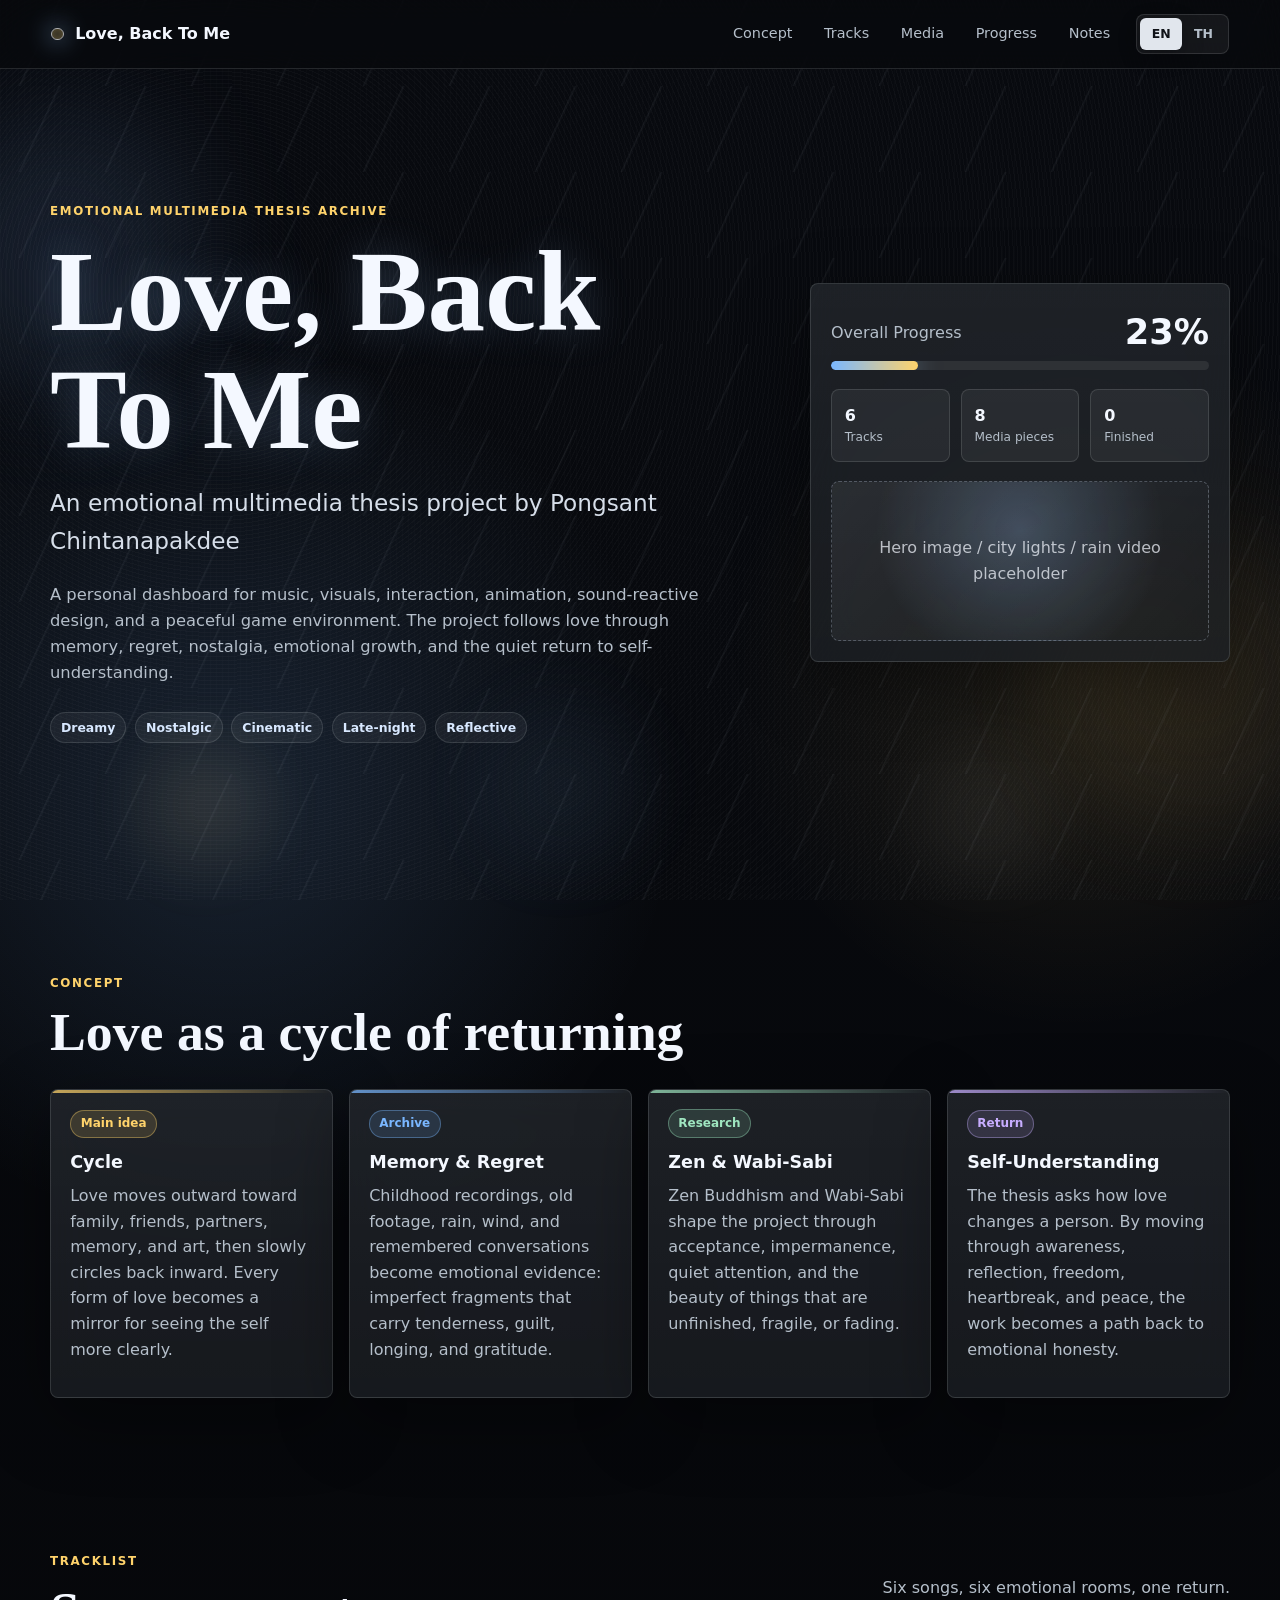
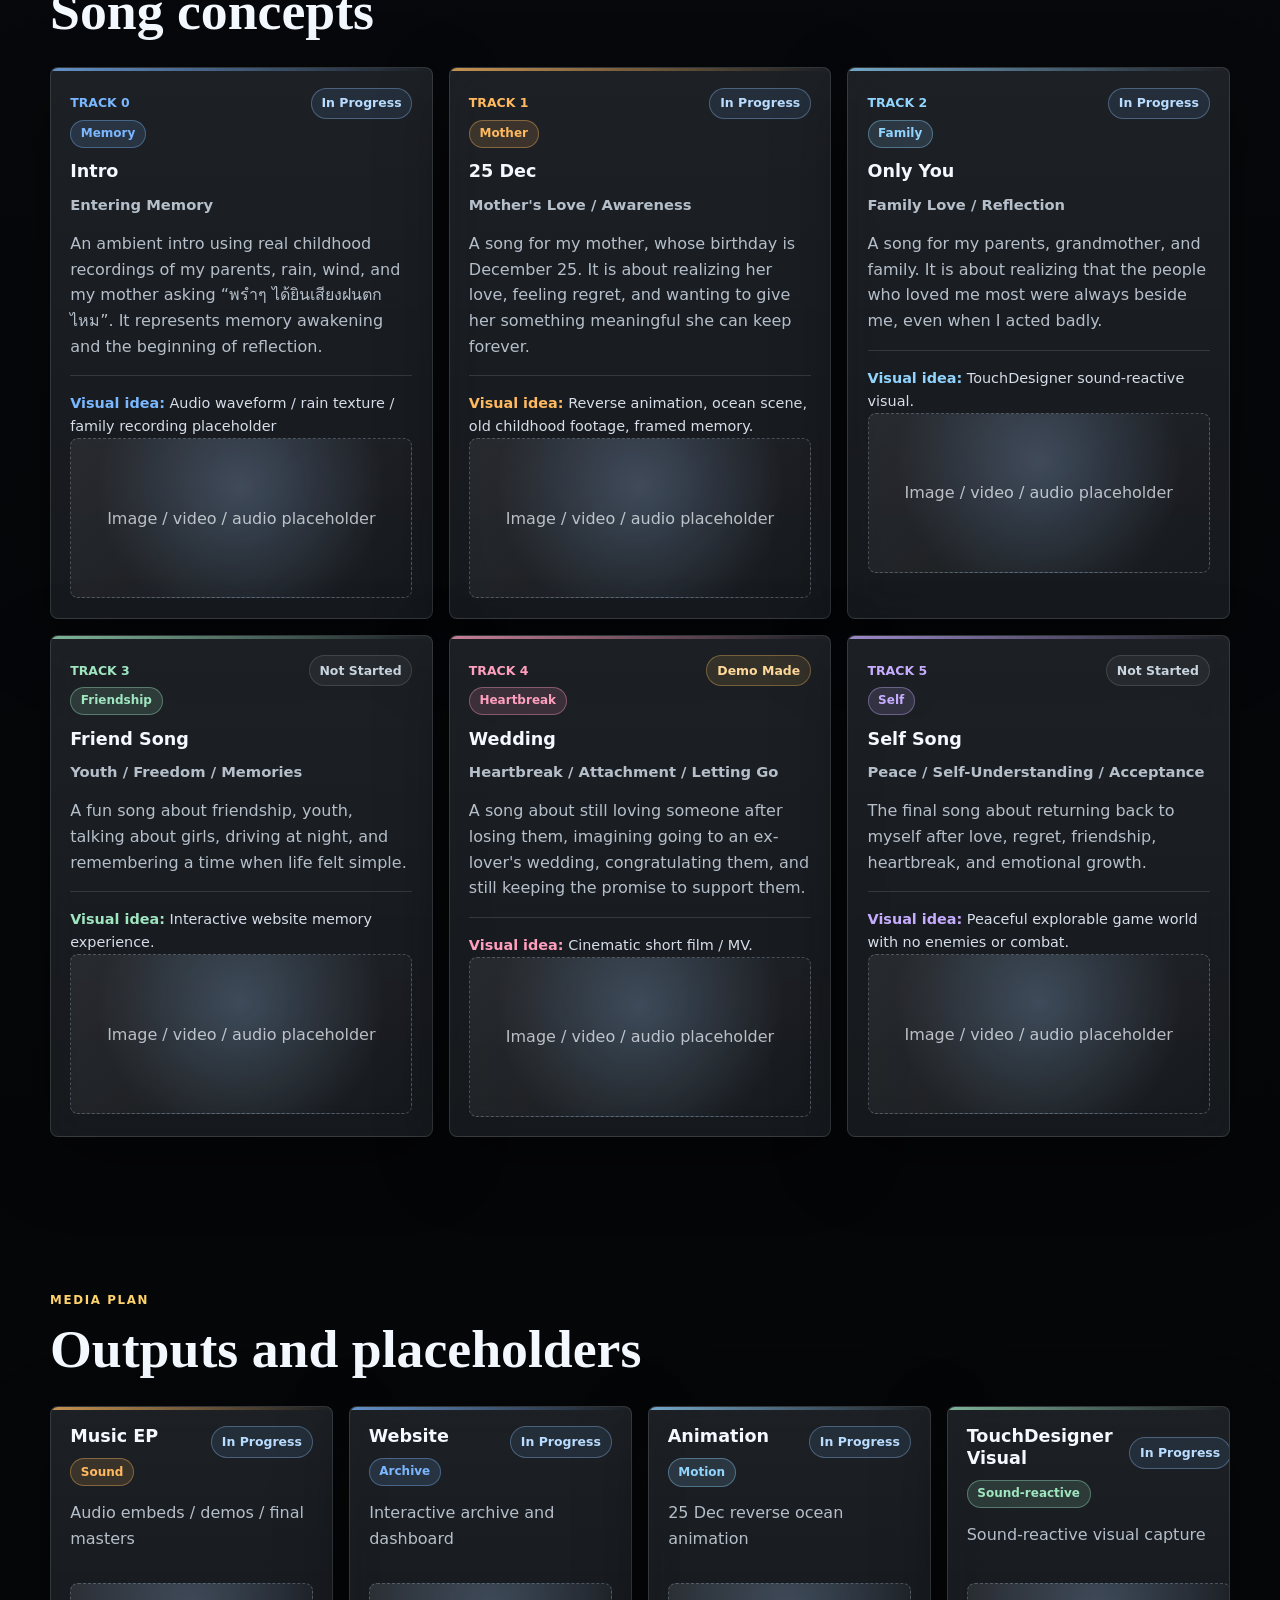
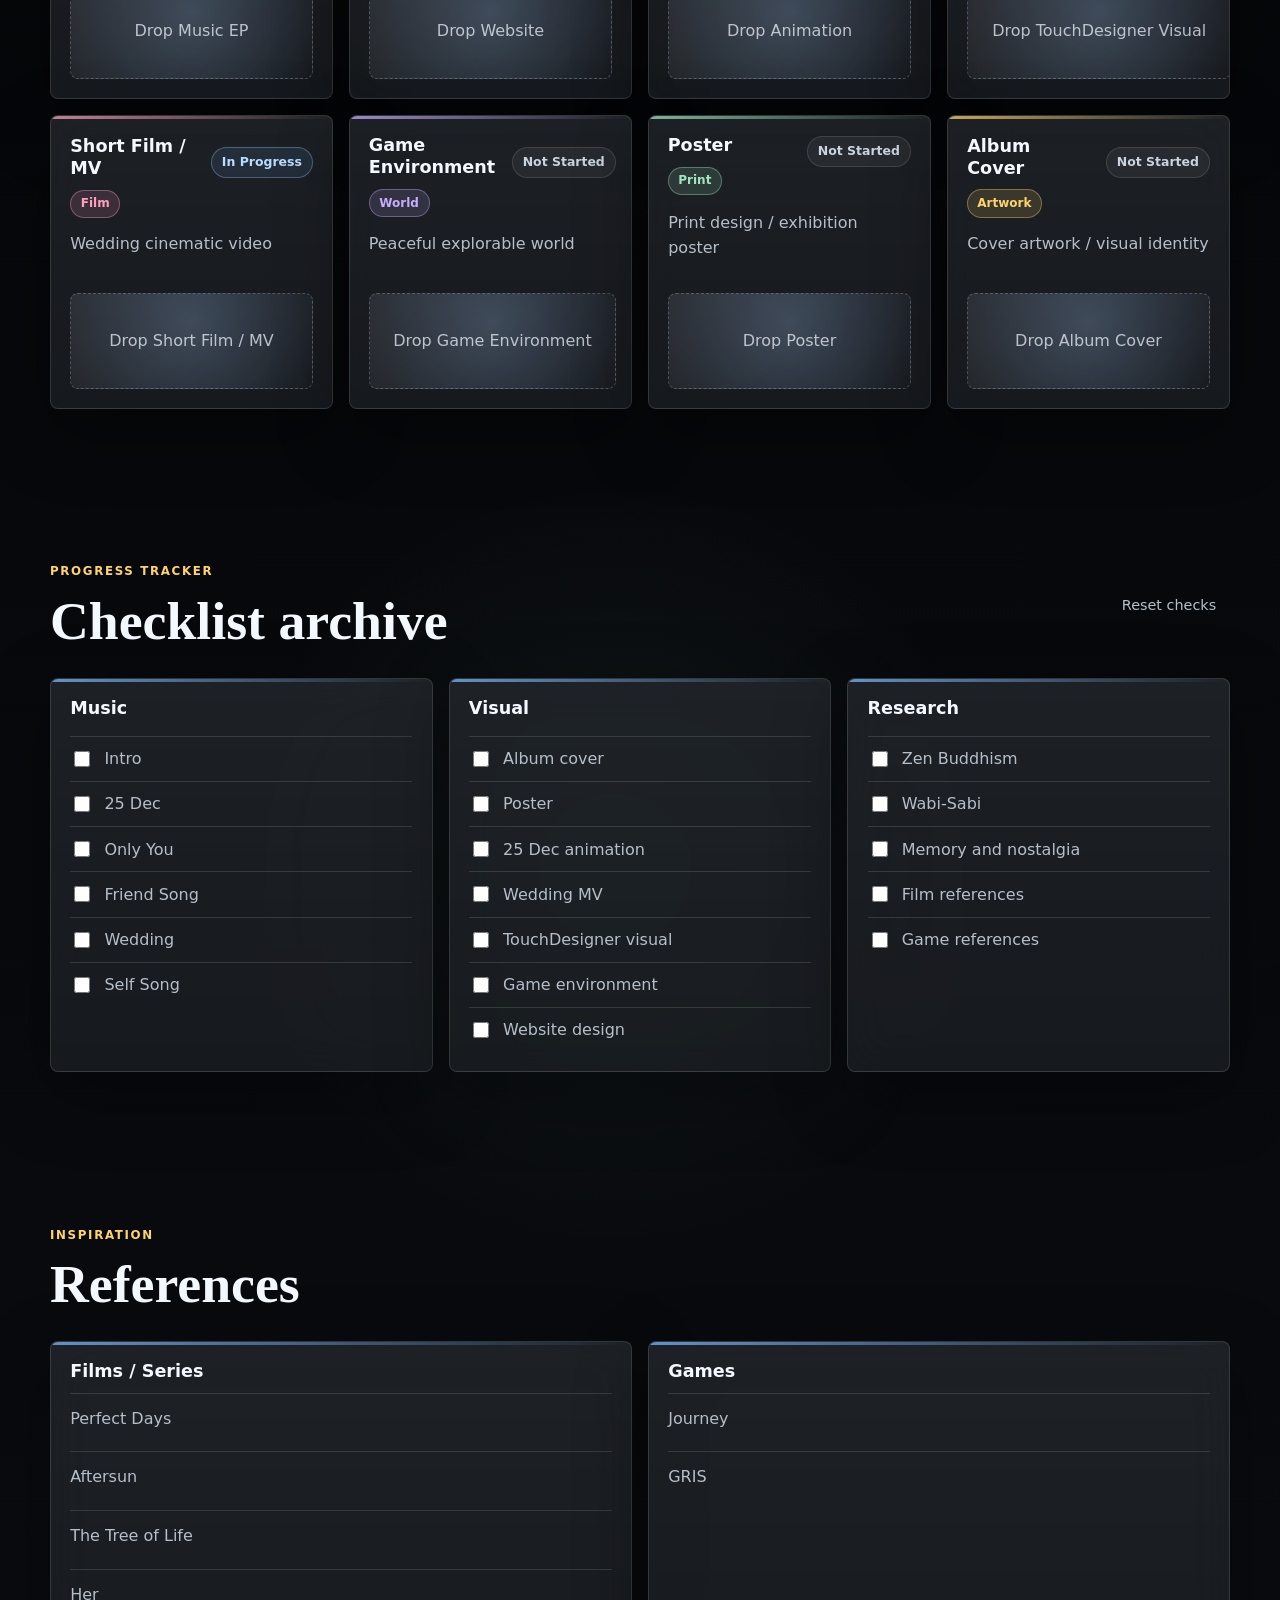
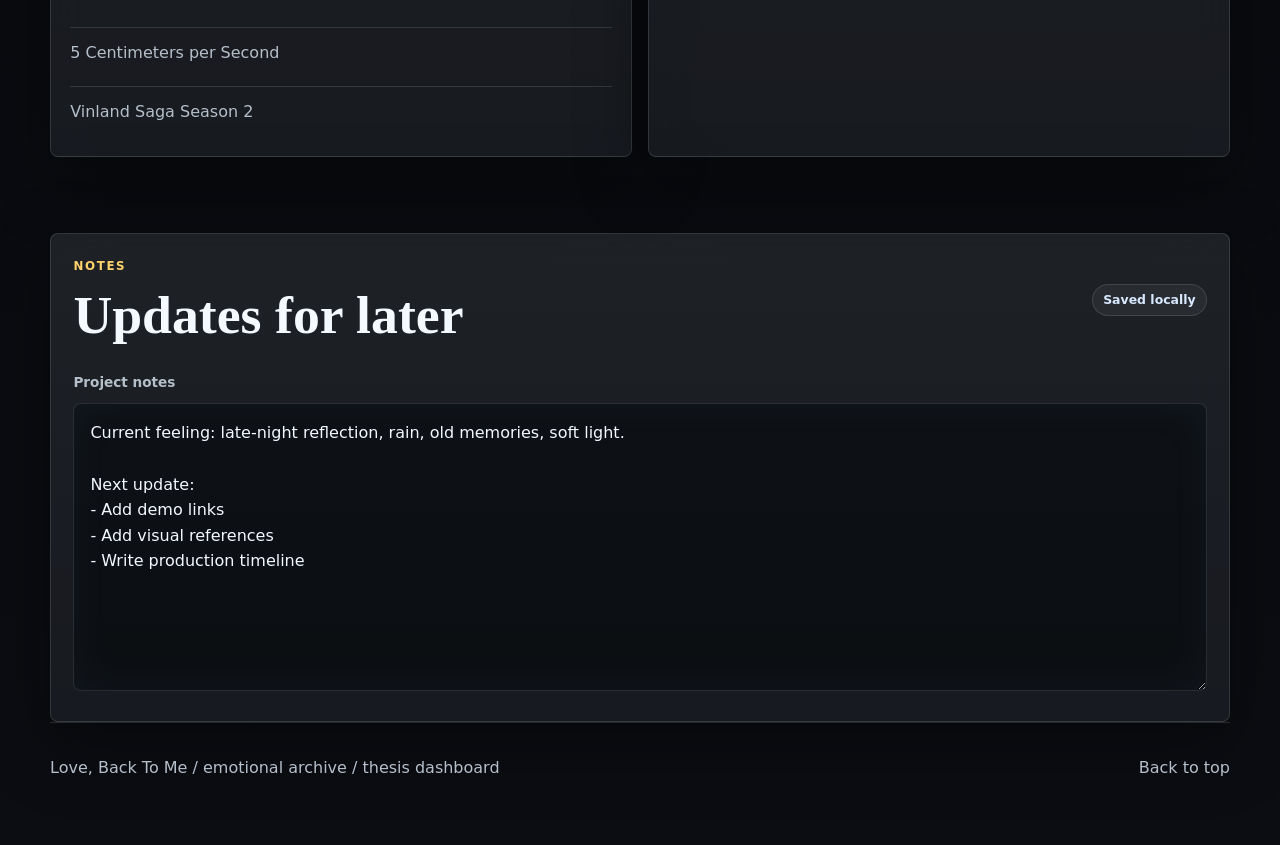
==== index.html @ 4bfe5c3c "n" ====
<!DOCTYPE html>
<html lang="en">
  <head>
    <meta charset="UTF-8" />
    <meta name="viewport" content="width=device-width, initial-scale=1.0" />
    <title>Love, Back To Me</title>
    <link rel="stylesheet" href="style.css" />
  </head>
  <body>
    <div class="ambient ambient-one"></div>
    <div class="ambient ambient-two"></div>
    <div class="rain-layer"></div>
    <div class="grain-layer"></div>

    <header class="site-header">
      <a class="brand" href="#home" aria-label="Love, Back To Me home">
        <span class="brand-mark"></span>
        Love, Back To Me
      </a>
      <div class="header-actions">
        <nav class="nav-links" aria-label="Primary navigation">
          <a href="#concept" data-i18n="navConcept">Concept</a>
          <a href="#tracks" data-i18n="navTracks">Tracks</a>
          <a href="#media" data-i18n="navMedia">Media</a>
          <a href="#progress" data-i18n="navProgress">Progress</a>
          <a href="#notes" data-i18n="navNotes">Notes</a>
        </nav>
        <div class="language-switch" aria-label="Language switch">
          <button class="language-button is-active" type="button" data-lang="en">EN</button>
          <button class="language-button" type="button" data-lang="th">TH</button>
        </div>
      </div>
    </header>

    <main>
      <section id="home" class="hero section fade-in">
        <div class="hero-copy">
          <p class="eyebrow" data-i18n="heroEyebrow">Emotional Multimedia Thesis Archive</p>
          <h1>Love, Back To Me</h1>
          <p class="subtitle" data-i18n="heroSubtitle">An emotional multimedia thesis project by Pongsant Chintanapakdee</p>
          <p class="hero-description" data-i18n="heroDescription">
            A personal archive for music, visuals, interaction, animation, sound-reactive design, and a peaceful game
            environment. The project follows love through memory, regret, nostalgia, emotional growth, and the quiet
            return to self-understanding.
          </p>
          <div id="keyword-row" class="keyword-row" aria-label="Mood keywords">
            <span>Dreamy</span>
            <span>Nostalgic</span>
            <span>Cinematic</span>
            <span>Late-night</span>
            <span>Reflective</span>
          </div>
        </div>

        <aside class="overview-panel" aria-label="Overall project progress">
          <div class="panel-header">
            <p data-i18n="overallProgress">Overall Progress</p>
            <strong id="overall-percent">0%</strong>
          </div>
          <div class="progress-track" aria-hidden="true">
            <span id="overall-progress"></span>
          </div>
          <div class="dashboard-stats">
            <div>
              <strong id="stat-tracks">6</strong>
              <span data-i18n="statTracks">Tracks</span>
            </div>
            <div>
              <strong id="stat-media">8</strong>
              <span data-i18n="statMedia">Media pieces</span>
            </div>
            <div>
              <strong id="stat-complete">0</strong>
              <span data-i18n="statFinished">Finished</span>
            </div>
          </div>
          <div class="media-placeholder hero-placeholder">
            <span data-i18n="heroPlaceholder">Hero image / city lights / rain video placeholder</span>
          </div>
        </aside>
      </section>

      <section id="concept" class="section fade-in">
        <div class="section-heading">
          <p class="eyebrow" data-i18n="conceptEyebrow">Concept</p>
          <h2 data-i18n="conceptTitle">Love as a cycle of returning</h2>
        </div>
        <div id="concept-grid" class="concept-grid"></div>
      </section>

      <section id="tracks" class="section fade-in">
        <div class="section-heading split-heading">
          <div>
            <p class="eyebrow" data-i18n="tracksEyebrow">Tracklist</p>
            <h2 data-i18n="tracksTitle">Song concepts</h2>
          </div>
          <p class="section-note" data-i18n="tracksNote">Six songs, six emotional rooms, one return.</p>
        </div>
        <div id="track-grid" class="track-grid"></div>
      </section>

      <section id="media" class="section fade-in">
        <div class="section-heading">
          <p class="eyebrow" data-i18n="mediaEyebrow">Media Plan</p>
          <h2 data-i18n="mediaTitle">Outputs and placeholders</h2>
        </div>
        <div id="media-grid" class="media-grid"></div>
      </section>

      <section id="progress" class="section fade-in">
        <div class="section-heading split-heading">
          <div>
            <p class="eyebrow" data-i18n="progressEyebrow">Progress Tracker</p>
            <h2 data-i18n="progressTitle">Checklist archive</h2>
          </div>
          <button id="reset-checklist" class="ghost-button" type="button" data-i18n="resetChecks">Reset checks</button>
        </div>
        <div id="checklist-grid" class="checklist-grid"></div>
      </section>

      <section id="references" class="section fade-in">
        <div class="section-heading">
          <p class="eyebrow" data-i18n="referencesEyebrow">Inspiration</p>
          <h2 data-i18n="referencesTitle">References</h2>
        </div>
        <div class="reference-grid">
          <article class="reference-column">
            <h3 data-i18n="filmsTitle">Films / Series</h3>
            <ul id="film-list"></ul>
          </article>
          <article class="reference-column">
            <h3 data-i18n="gamesTitle">Games</h3>
            <ul id="game-list"></ul>
          </article>
        </div>
      </section>

      <section id="notes" class="section fade-in notes-section">
        <div class="section-heading split-heading">
          <div>
            <p class="eyebrow" data-i18n="notesEyebrow">Notes</p>
            <h2 data-i18n="notesTitle">Updates for later</h2>
          </div>
          <span class="save-state" id="save-state" data-i18n="savedLocally">Saved locally</span>
        </div>
        <label class="notes-label" for="notes-area" data-i18n="notesLabel">Project notes</label>
        <textarea
          id="notes-area"
          spellcheck="true"
          placeholder="Write thesis updates, production notes, emotional fragments, deadlines, references, or song ideas here..."
        ></textarea>
      </section>
    </main>

    <footer class="site-footer">
      <p data-i18n="footerText">Love, Back To Me / emotional archive / thesis dashboard</p>
      <a href="#home" data-i18n="backToTop">Back to top</a>
    </footer>

    <script src="script.js"></script>
  </body>
</html>
---- style.css ----
:root {
  --bg: #050608;
  --bg-soft: #101318;
  --panel: rgba(22, 25, 31, 0.76);
  --panel-strong: rgba(28, 31, 38, 0.9);
  --line: rgba(235, 241, 248, 0.13);
  --text: #f4f8ff;
  --muted: #b5bfca;
  --soft: #d8e8ff;
  --blue: #7ab7ff;
  --silver: #d6dee9;
  --gold: #ffd36b;
  --warm: #ffb95f;
  --pink: #ff9fbe;
  --green: #9fe6c0;
  --violet: #c7adff;
  --shadow: 0 22px 70px rgba(0, 0, 0, 0.38);
  --radius: 8px;
}

* {
  box-sizing: border-box;
}

html {
  scroll-behavior: smooth;
}

html[lang="th"] body {
  font-family: ui-sans-serif, system-ui, -apple-system, BlinkMacSystemFont, "Segoe UI", Tahoma, sans-serif;
}

html[lang="th"] h1,
html[lang="th"] h2 {
  font-family: Georgia, "Times New Roman", ui-serif, serif;
}

html[lang="th"] p,
html[lang="th"] li,
html[lang="th"] textarea {
  line-height: 1.78;
}

body {
  margin: 0;
  min-height: 100vh;
  color: var(--text);
  background:
    radial-gradient(circle at 18% 14%, rgba(122, 183, 255, 0.15), transparent 28rem),
    radial-gradient(circle at 84% 12%, rgba(255, 211, 107, 0.1), transparent 22rem),
    radial-gradient(circle at 48% 72%, rgba(159, 230, 192, 0.07), transparent 24rem),
    linear-gradient(180deg, #080a0f 0%, #050608 50%, #0b0d12 100%);
  font-family: Inter, ui-sans-serif, system-ui, -apple-system, BlinkMacSystemFont, "Segoe UI", sans-serif;
  line-height: 1.6;
  overflow-x: hidden;
}

body::before {
  position: fixed;
  inset: auto 0 0;
  height: 42vh;
  pointer-events: none;
  content: "";
  background:
    radial-gradient(circle at 16% 75%, rgba(255, 222, 146, 0.3), transparent 6rem),
    radial-gradient(circle at 44% 70%, rgba(116, 167, 224, 0.2), transparent 8rem),
    radial-gradient(circle at 77% 78%, rgba(246, 245, 232, 0.16), transparent 7rem);
  filter: blur(26px);
  opacity: 0.42;
}

a {
  color: inherit;
  text-decoration: none;
}

.ambient,
.grain-layer,
.rain-layer {
  position: fixed;
  pointer-events: none;
}

.ambient {
  width: 18rem;
  height: 18rem;
  border-radius: 999px;
  filter: blur(58px);
  opacity: 0.36;
  animation: drift 14s ease-in-out infinite alternate;
}

.ambient-one {
  top: 12vh;
  left: -5rem;
  background: rgba(132, 184, 255, 0.32);
}

.ambient-two {
  right: -4rem;
  bottom: 8vh;
  background: rgba(244, 194, 101, 0.2);
  animation-delay: -5s;
}

.rain-layer {
  inset: 0;
  opacity: 0.15;
  background-image: linear-gradient(115deg, transparent 0 46%, rgba(230, 242, 255, 0.36) 47%, transparent 49% 100%);
  background-size: 86px 86px;
  animation: rain 12s linear infinite;
}

.grain-layer {
  inset: 0;
  opacity: 0.11;
  background-image:
    repeating-radial-gradient(circle at 17% 32%, rgba(255, 255, 255, 0.2) 0 1px, transparent 1px 4px),
    repeating-linear-gradient(90deg, rgba(255, 255, 255, 0.08) 0 1px, transparent 1px 6px);
  mix-blend-mode: screen;
}

.site-header {
  position: sticky;
  z-index: 10;
  top: 0;
  display: flex;
  align-items: center;
  justify-content: space-between;
  gap: 1rem;
  padding: 0.8rem clamp(1rem, 4vw, 4rem);
  border-bottom: 1px solid var(--line);
  background: rgba(8, 9, 12, 0.72);
  backdrop-filter: blur(22px) saturate(140%);
}

.brand {
  display: inline-flex;
  align-items: center;
  gap: 0.7rem;
  min-width: max-content;
  font-weight: 700;
  letter-spacing: 0;
}

.brand-mark {
  width: 0.8rem;
  height: 0.8rem;
  border: 1px solid rgba(255, 255, 255, 0.68);
  border-radius: 50%;
  box-shadow: 0 0 24px rgba(155, 200, 255, 0.86), inset 0 0 10px rgba(244, 210, 124, 0.44);
}

.nav-links {
  display: flex;
  flex-wrap: wrap;
  justify-content: flex-end;
  gap: 0.25rem;
}

.header-actions {
  display: flex;
  align-items: center;
  justify-content: flex-end;
  gap: 0.75rem;
}

.nav-links a,
.ghost-button {
  min-height: 2.25rem;
  padding: 0.54rem 0.8rem;
  border: 1px solid transparent;
  border-radius: var(--radius);
  color: var(--muted);
  font: inherit;
  font-size: 0.9rem;
  background: transparent;
  transition: color 180ms ease, border-color 180ms ease, background 180ms ease;
}

.language-switch {
  display: grid;
  grid-template-columns: 1fr 1fr;
  min-width: 5.8rem;
  padding: 0.2rem;
  border: 1px solid var(--line);
  border-radius: var(--radius);
  background: rgba(255, 255, 255, 0.06);
}

.language-button {
  min-height: 2rem;
  border: 0;
  border-radius: 6px;
  color: var(--muted);
  background: transparent;
  font: inherit;
  font-size: 0.78rem;
  font-weight: 800;
  cursor: pointer;
}

.language-button.is-active {
  color: #101318;
  background: rgba(244, 248, 255, 0.92);
  box-shadow: 0 6px 22px rgba(0, 0, 0, 0.22);
}

.nav-links a:hover,
.ghost-button:hover {
  color: var(--text);
  border-color: var(--line);
  background: rgba(255, 255, 255, 0.06);
}

main {
  position: relative;
  z-index: 1;
}

.section {
  width: min(1180px, calc(100% - 2rem));
  margin: 0 auto;
  padding: 4.8rem 0;
}

.hero {
  min-height: calc(100vh - 4.5rem);
  display: grid;
  grid-template-columns: minmax(0, 1fr) minmax(300px, 420px);
  align-items: center;
  gap: clamp(2rem, 5vw, 4.5rem);
  padding-top: 3.5rem;
}

.eyebrow {
  margin: 0 0 0.8rem;
  color: var(--gold);
  font-size: 0.74rem;
  font-weight: 700;
  letter-spacing: 0.14em;
  text-transform: uppercase;
}

h1,
h2,
h3,
p {
  margin-top: 0;
}

h1,
h2 {
  font-family: Georgia, "Times New Roman", serif;
  line-height: 1.02;
  letter-spacing: 0;
}

h1 {
  max-width: 10ch;
  margin-bottom: 1rem;
  font-size: clamp(4rem, 9vw, 8.5rem);
  text-shadow: 0 0 42px rgba(155, 200, 255, 0.22);
}

h2 {
  margin-bottom: 0;
  font-size: clamp(2.1rem, 4.2vw, 4.2rem);
}

h3 {
  margin-bottom: 0.6rem;
  font-size: 1.1rem;
  line-height: 1.25;
}

.subtitle {
  max-width: 46rem;
  color: var(--silver);
  font-size: clamp(1.1rem, 2vw, 1.45rem);
}

.hero-description,
.section-note,
.concept-card p,
.track-card p,
.media-card p {
  color: var(--muted);
}

.hero-description {
  max-width: 42rem;
  margin-bottom: 1.6rem;
  font-size: 1.02rem;
}

.keyword-row {
  display: flex;
  flex-wrap: wrap;
  gap: 0.55rem;
}

.keyword-row span,
.status,
.save-state {
  display: inline-flex;
  align-items: center;
  min-height: 1.9rem;
  padding: 0.3rem 0.62rem;
  border: 1px solid var(--line);
  border-radius: 999px;
  color: var(--soft);
  background: rgba(255, 255, 255, 0.05);
  font-size: 0.78rem;
  font-weight: 700;
}

.overview-panel,
.concept-card,
.track-card,
.media-card,
.reference-column,
.checklist-column,
.notes-section {
  border: 1px solid var(--line);
  border-radius: var(--radius);
  background:
    linear-gradient(180deg, rgba(255, 255, 255, 0.05), rgba(255, 255, 255, 0.02)),
    var(--panel);
  box-shadow: var(--shadow);
  backdrop-filter: blur(22px) saturate(125%);
}

.overview-panel {
  padding: 1.25rem;
}

.panel-header,
.split-heading,
.card-top,
.check-item {
  display: flex;
  align-items: center;
  justify-content: space-between;
  gap: 1rem;
}

.panel-header p {
  margin-bottom: 0;
  color: var(--muted);
}

.panel-header strong {
  font-size: 2.2rem;
}

.progress-track {
  height: 0.58rem;
  overflow: hidden;
  border-radius: 999px;
  background: rgba(255, 255, 255, 0.08);
}

.progress-track span {
  display: block;
  width: 0%;
  height: 100%;
  border-radius: inherit;
  background: linear-gradient(90deg, var(--blue), var(--gold));
  box-shadow: 0 0 24px rgba(155, 200, 255, 0.58);
  transition: width 900ms ease;
}

.dashboard-stats {
  display: grid;
  grid-template-columns: repeat(3, 1fr);
  gap: 0.7rem;
  margin: 1.2rem 0;
}

.dashboard-stats div {
  min-width: 0;
  padding: 0.8rem;
  border: 1px solid var(--line);
  border-radius: var(--radius);
  background: rgba(255, 255, 255, 0.055);
}

.dashboard-stats strong,
.dashboard-stats span {
  display: block;
}

.dashboard-stats span {
  color: var(--muted);
  font-size: 0.76rem;
}

.media-placeholder {
  min-height: 10rem;
  display: grid;
  place-items: center;
  padding: 1rem;
  border: 1px dashed rgba(216, 232, 255, 0.26);
  border-radius: var(--radius);
  color: rgba(244, 248, 255, 0.72);
  text-align: center;
  background:
    linear-gradient(135deg, rgba(255, 255, 255, 0.07), transparent),
    radial-gradient(circle at 50% 30%, rgba(155, 200, 255, 0.24), transparent 9rem);
}

.section-heading {
  margin-bottom: 1.8rem;
}

.concept-grid,
.media-grid,
.checklist-grid,
.reference-grid {
  display: grid;
  grid-template-columns: repeat(4, minmax(0, 1fr));
  gap: 1rem;
}

.concept-card,
.track-card,
.media-card,
.reference-column,
.checklist-column {
  padding: 1.2rem;
}

.track-grid {
  display: grid;
  grid-template-columns: repeat(3, minmax(0, 1fr));
  gap: 1rem;
}

.track-card {
  position: relative;
  overflow: hidden;
}

.track-card::before,
.concept-card::before,
.media-card::before,
.checklist-column::before,
.reference-column::before {
  position: absolute;
  inset: 0 0 auto;
  height: 3px;
  content: "";
  background: linear-gradient(90deg, var(--accent, var(--blue)), transparent);
  opacity: 0.75;
}

.concept-card,
.media-card,
.checklist-column,
.reference-column {
  position: relative;
  overflow: hidden;
}

.track-number {
  color: var(--accent, var(--gold));
  font-size: 0.78rem;
  font-weight: 800;
  text-transform: uppercase;
}

.theme {
  color: var(--soft);
  font-size: 0.92rem;
  font-weight: 700;
}

.topic-tag,
.topic-pill {
  display: inline-flex;
  align-items: center;
  width: fit-content;
  min-height: 1.75rem;
  margin-bottom: 0.85rem;
  padding: 0.22rem 0.6rem;
  border: 1px solid color-mix(in srgb, var(--accent, var(--blue)) 38%, transparent);
  border-radius: 999px;
  color: var(--accent, var(--blue));
  background: color-mix(in srgb, var(--accent, var(--blue)) 14%, transparent);
  font-size: 0.75rem;
  font-weight: 800;
}

.visual-idea {
  margin-top: 1rem;
  padding-top: 1rem;
  border-top: 1px solid var(--line);
  color: var(--silver);
  font-size: 0.9rem;
}

.visual-idea strong {
  color: var(--accent, var(--gold));
}

.status {
  white-space: nowrap;
}

.status.not-started {
  color: #c8d4df;
}

.status.in-progress {
  color: #b9dcff;
  border-color: rgba(155, 200, 255, 0.34);
  background: rgba(87, 146, 210, 0.13);
}

.status.demo-made {
  color: #ffd99b;
  border-color: rgba(232, 183, 93, 0.36);
  background: rgba(232, 183, 93, 0.12);
}

.status.finished {
  color: #ffe8a8;
  border-color: rgba(244, 210, 124, 0.35);
  background: rgba(244, 210, 124, 0.12);
}

.topic-cycle {
  --accent: var(--gold);
}

.topic-memory {
  --accent: var(--blue);
}

.topic-zen {
  --accent: var(--green);
}

.topic-self {
  --accent: var(--violet);
}

.topic-mother {
  --accent: var(--warm);
}

.topic-family {
  --accent: #91d5ff;
}

.topic-friend {
  --accent: var(--green);
}

.topic-heartbreak {
  --accent: var(--pink);
}

.media-card {
  display: grid;
  min-height: 15rem;
  align-content: space-between;
  gap: 1rem;
}

.media-card .media-placeholder {
  min-height: 6rem;
}

.checklist-grid {
  grid-template-columns: repeat(3, minmax(0, 1fr));
}

.checklist-column h3 {
  margin-bottom: 1rem;
}

.check-item {
  min-height: 2.7rem;
  padding: 0.58rem 0;
  border-top: 1px solid var(--line);
  color: var(--muted);
}

.check-item label {
  display: flex;
  align-items: center;
  gap: 0.7rem;
  cursor: pointer;
}

.check-item input {
  width: 1rem;
  height: 1rem;
  accent-color: var(--gold);
}

.check-item input:checked + span {
  color: var(--text);
  text-decoration: line-through;
  text-decoration-color: rgba(244, 210, 124, 0.7);
}

.reference-grid {
  grid-template-columns: 1fr 1fr;
}

.reference-column ul {
  display: grid;
  gap: 0.5rem;
  margin: 0;
  padding: 0;
  list-style: none;
}

.reference-column li {
  padding: 0.75rem 0;
  border-top: 1px solid var(--line);
  color: var(--muted);
}

.notes-section {
  padding: 1.4rem;
}

.notes-label {
  display: block;
  margin-bottom: 0.6rem;
  color: var(--muted);
  font-size: 0.85rem;
  font-weight: 700;
}

textarea {
  width: 100%;
  min-height: 18rem;
  resize: vertical;
  padding: 1rem;
  border: 1px solid var(--line);
  border-radius: var(--radius);
  color: var(--text);
  background: rgba(4, 7, 11, 0.58);
  box-shadow: inset 0 0 42px rgba(155, 200, 255, 0.05);
  font: inherit;
  outline: none;
}

textarea:focus {
  border-color: rgba(155, 200, 255, 0.5);
}

.site-footer {
  position: relative;
  z-index: 1;
  display: flex;
  justify-content: space-between;
  gap: 1rem;
  width: min(1180px, calc(100% - 2rem));
  margin: 0 auto;
  padding: 2rem 0 3rem;
  border-top: 1px solid var(--line);
  color: var(--muted);
}

.fade-in {
  opacity: 0;
  transform: translateY(22px);
  transition: opacity 700ms ease, transform 700ms ease;
}

.fade-in.is-visible {
  opacity: 1;
  transform: translateY(0);
}

@keyframes drift {
  from {
    transform: translate3d(0, 0, 0) scale(1);
  }

  to {
    transform: translate3d(2rem, -1.5rem, 0) scale(1.08);
  }
}

@keyframes rain {
  from {
    background-position: 0 0;
  }

  to {
    background-position: 0 520px;
  }
}

@media (max-width: 960px) {
  .site-header {
    align-items: flex-start;
    flex-direction: column;
  }

  .header-actions {
    width: 100%;
    align-items: flex-start;
    justify-content: space-between;
  }

  .nav-links {
    justify-content: flex-start;
  }

  .hero,
  .track-grid,
  .concept-grid,
  .media-grid,
  .checklist-grid {
    grid-template-columns: 1fr 1fr;
  }

  .hero {
    min-height: auto;
  }

  .hero-copy,
  .overview-panel {
    grid-column: 1 / -1;
  }
}

@media (max-width: 640px) {
  .site-header {
    position: relative;
  }

  .section {
    width: min(100% - 1rem, 1180px);
    padding: 4rem 0;
  }

  .hero,
  .track-grid,
  .concept-grid,
  .media-grid,
  .checklist-grid,
  .reference-grid,
  .dashboard-stats {
    grid-template-columns: 1fr;
  }

  h1 {
    font-size: clamp(3.2rem, 16vw, 5rem);
  }

  .split-heading,
  .site-footer,
  .header-actions {
    align-items: flex-start;
    flex-direction: column;
  }

  .language-switch {
    width: 100%;
  }

  .nav-links a {
    padding-inline: 0.62rem;
  }
}

@media (prefers-reduced-motion: reduce) {
  *,
  *::before,
  *::after {
    scroll-behavior: auto !important;
    animation-duration: 0.01ms !important;
    animation-iteration-count: 1 !important;
    transition-duration: 0.01ms !important;
  }
}
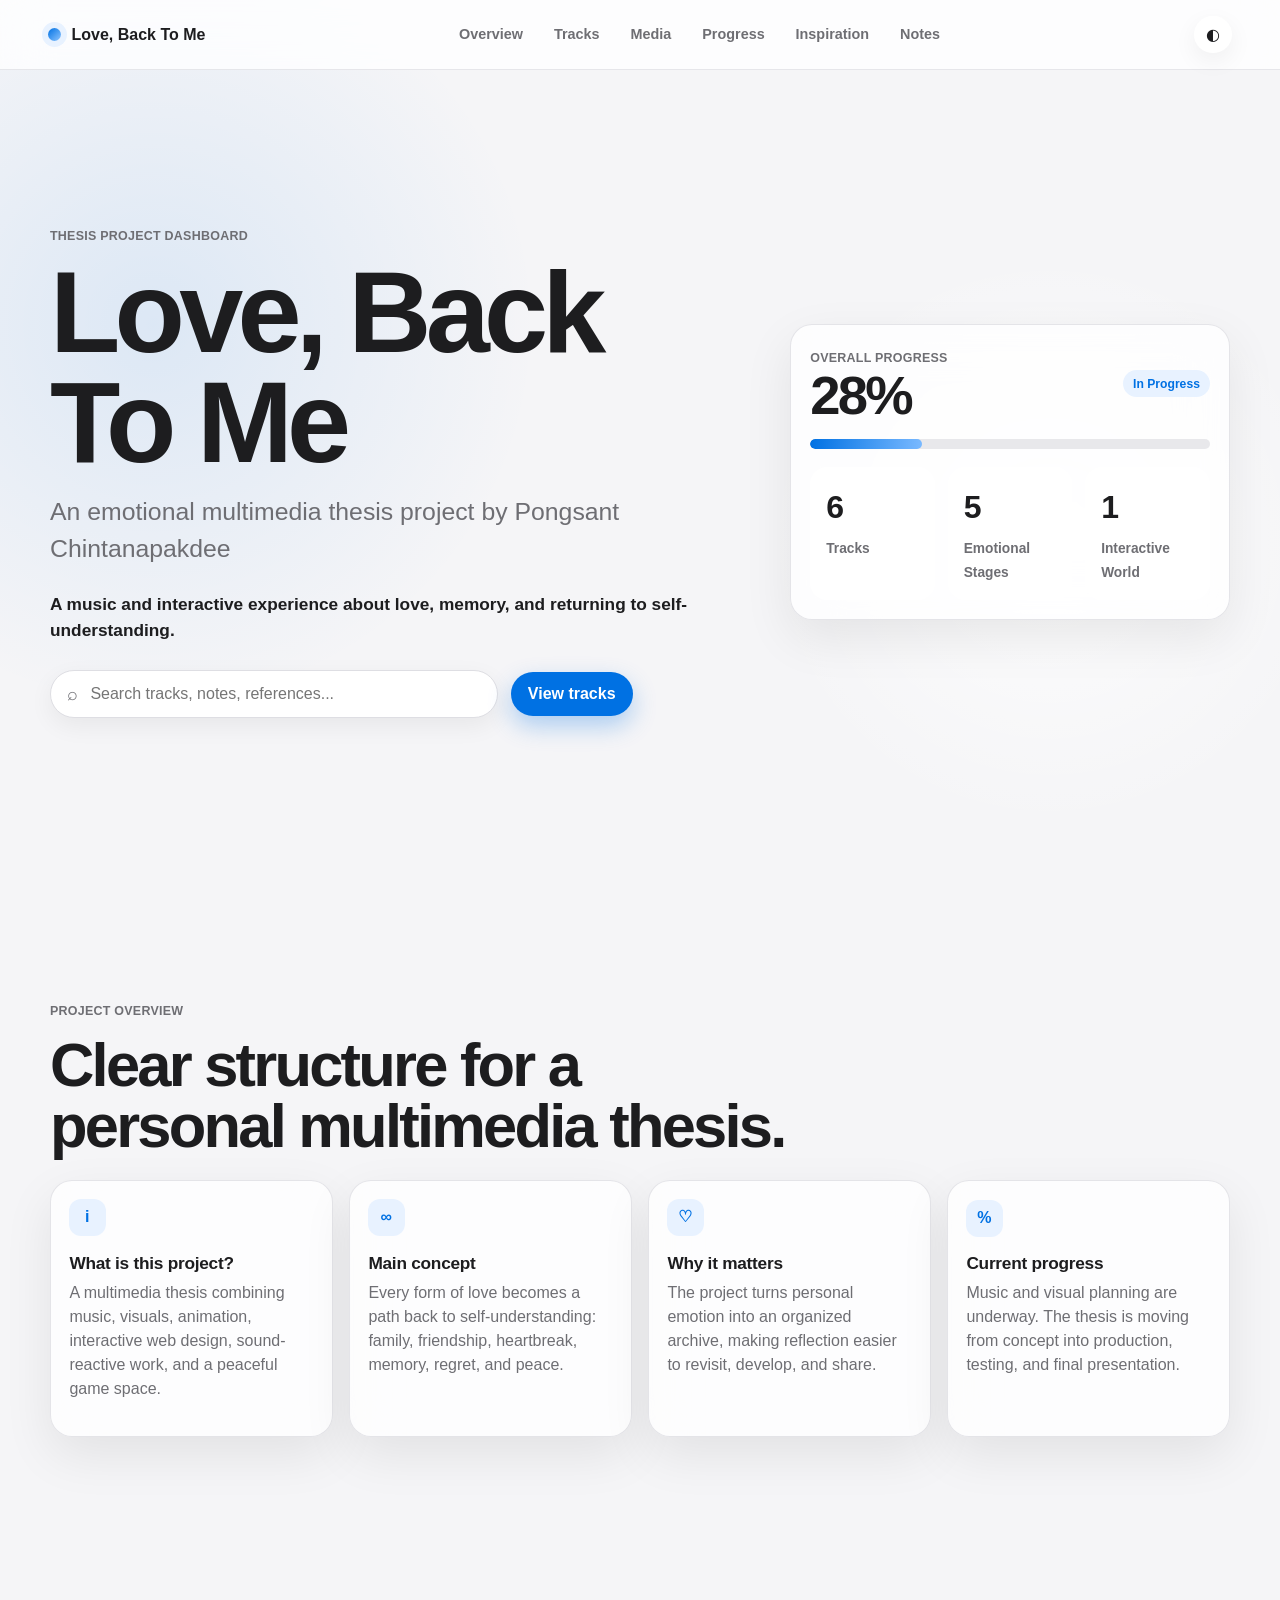
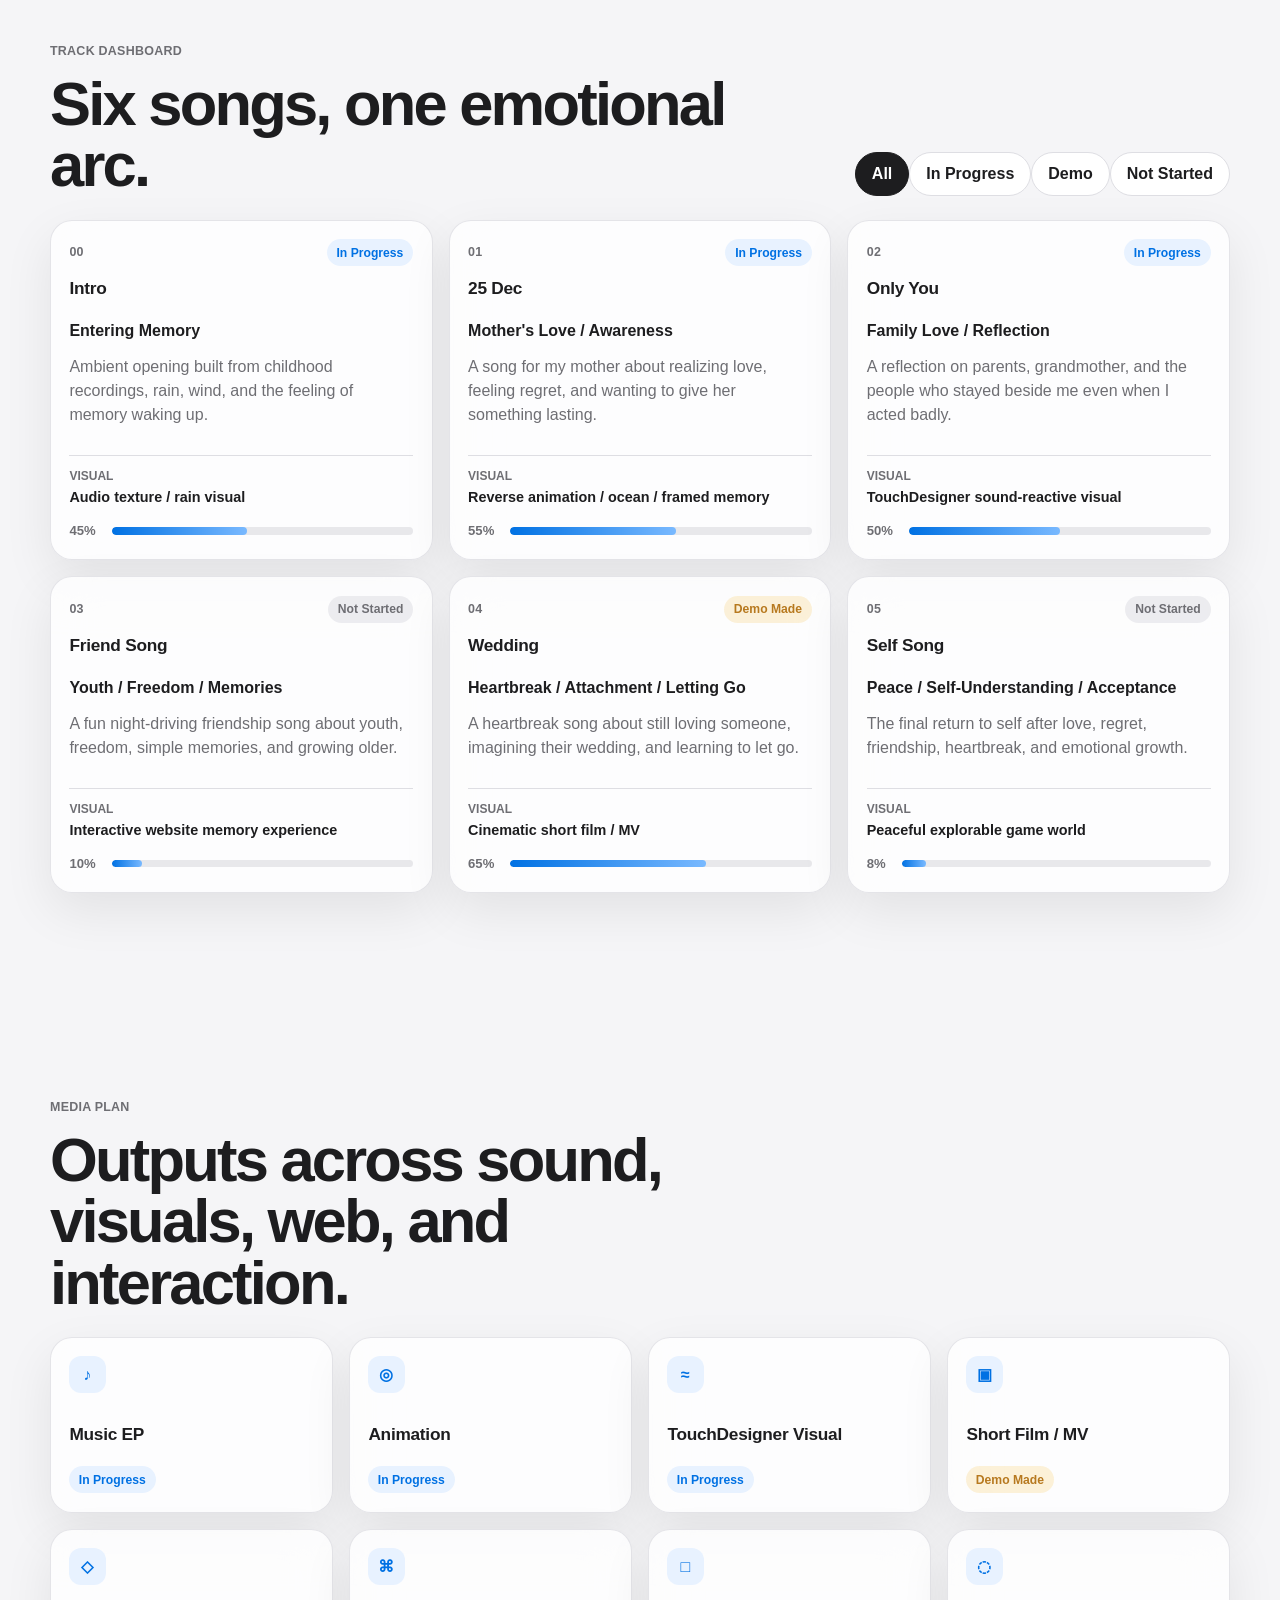
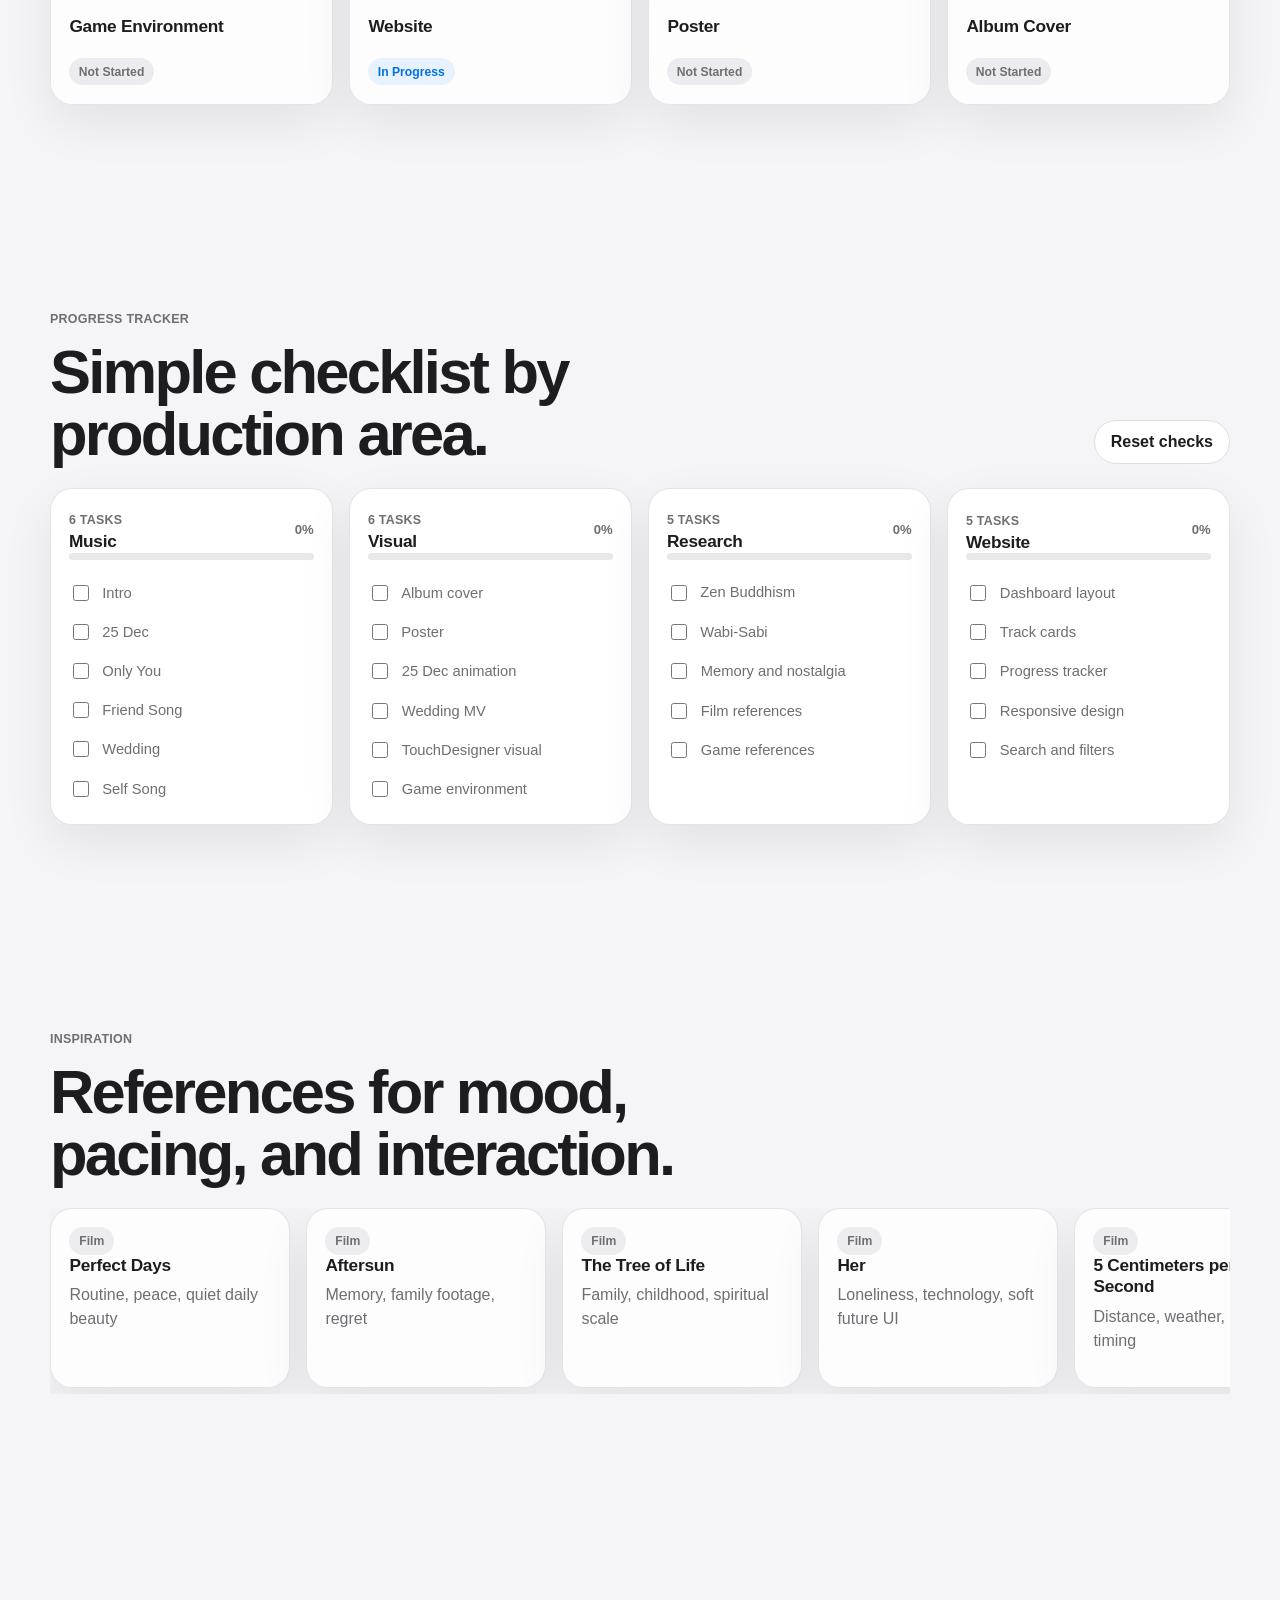
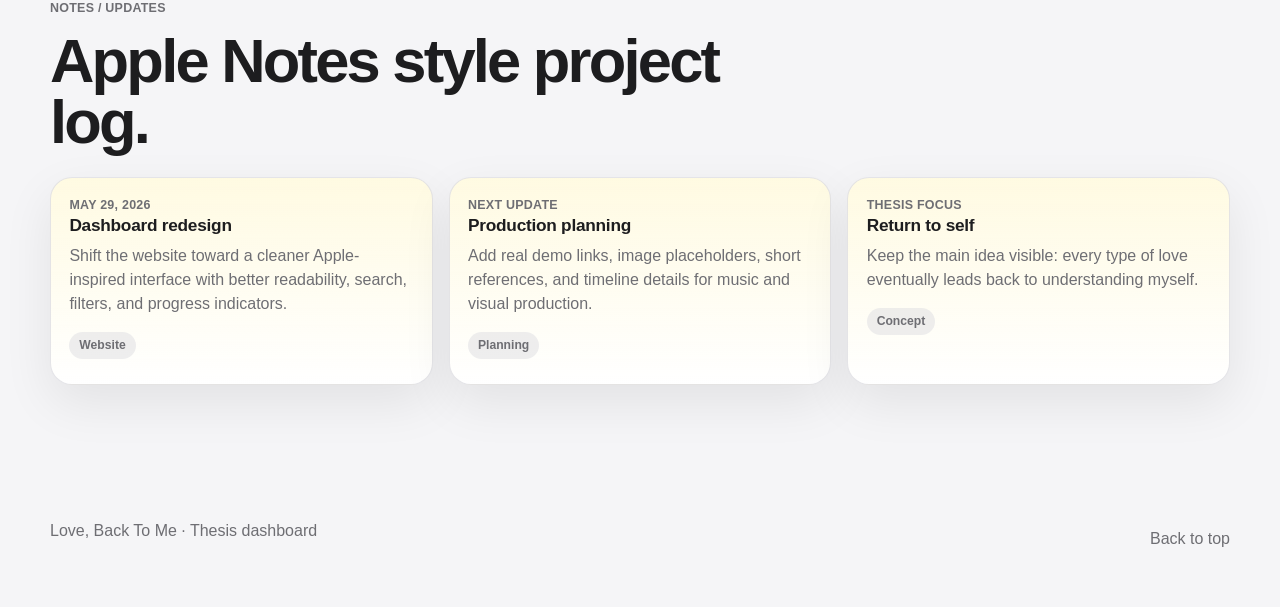
==== commit a919775b: "n" ====
--- a/index.html
+++ b/index.html
@@ -7,154 +7,136 @@
     <link rel="stylesheet" href="style.css" />
   </head>
   <body>
-    <div class="ambient ambient-one"></div>
-    <div class="ambient ambient-two"></div>
-    <div class="rain-layer"></div>
-    <div class="grain-layer"></div>
-
     <header class="site-header">
       <a class="brand" href="#home" aria-label="Love, Back To Me home">
-        <span class="brand-mark"></span>
-        Love, Back To Me
+        <span class="brand-dot"></span>
+        <span>Love, Back To Me</span>
       </a>
-      <div class="header-actions">
-        <nav class="nav-links" aria-label="Primary navigation">
-          <a href="#concept" data-i18n="navConcept">Concept</a>
-          <a href="#tracks" data-i18n="navTracks">Tracks</a>
-          <a href="#media" data-i18n="navMedia">Media</a>
-          <a href="#progress" data-i18n="navProgress">Progress</a>
-          <a href="#notes" data-i18n="navNotes">Notes</a>
-        </nav>
-        <div class="language-switch" aria-label="Language switch">
-          <button class="language-button is-active" type="button" data-lang="en">EN</button>
-          <button class="language-button" type="button" data-lang="th">TH</button>
-        </div>
-      </div>
+
+      <nav class="nav-links" aria-label="Primary navigation">
+        <a href="#overview">Overview</a>
+        <a href="#tracks">Tracks</a>
+        <a href="#media">Media</a>
+        <a href="#progress">Progress</a>
+        <a href="#inspiration">Inspiration</a>
+        <a href="#notes">Notes</a>
+      </nav>
+
+      <button id="theme-toggle" class="icon-button" type="button" aria-label="Toggle dark mode">
+        <span class="theme-icon">◐</span>
+      </button>
     </header>
 
     <main>
-      <section id="home" class="hero section fade-in">
+      <section id="home" class="hero section reveal">
         <div class="hero-copy">
-          <p class="eyebrow" data-i18n="heroEyebrow">Emotional Multimedia Thesis Archive</p>
+          <p class="eyebrow">Thesis Project Dashboard</p>
           <h1>Love, Back To Me</h1>
-          <p class="subtitle" data-i18n="heroSubtitle">An emotional multimedia thesis project by Pongsant Chintanapakdee</p>
-          <p class="hero-description" data-i18n="heroDescription">
-            A personal archive for music, visuals, interaction, animation, sound-reactive design, and a peaceful game
-            environment. The project follows love through memory, regret, nostalgia, emotional growth, and the quiet
-            return to self-understanding.
+          <p class="subtitle">An emotional multimedia thesis project by Pongsant Chintanapakdee</p>
+          <p class="concept-line">
+            A music and interactive experience about love, memory, and returning to self-understanding.
           </p>
-          <div id="keyword-row" class="keyword-row" aria-label="Mood keywords">
-            <span>Dreamy</span>
-            <span>Nostalgic</span>
-            <span>Cinematic</span>
-            <span>Late-night</span>
-            <span>Reflective</span>
+
+          <div class="hero-actions" aria-label="Dashboard tools">
+            <label class="search-shell" for="global-search">
+              <span class="search-icon">⌕</span>
+              <input id="global-search" type="search" placeholder="Search tracks, notes, references..." />
+            </label>
+            <a class="primary-button" href="#tracks">View tracks</a>
           </div>
         </div>
 
-        <aside class="overview-panel" aria-label="Overall project progress">
-          <div class="panel-header">
-            <p data-i18n="overallProgress">Overall Progress</p>
-            <strong id="overall-percent">0%</strong>
+        <div class="hero-panel glass-card">
+          <div class="overall-row">
+            <div>
+              <span class="mini-label">Overall progress</span>
+              <strong id="overall-percent">0%</strong>
+            </div>
+            <span class="status-pill in-progress">In Progress</span>
           </div>
-          <div class="progress-track" aria-hidden="true">
+          <div class="progress-bar large" aria-label="Overall project progress">
             <span id="overall-progress"></span>
           </div>
-          <div class="dashboard-stats">
-            <div>
-              <strong id="stat-tracks">6</strong>
-              <span data-i18n="statTracks">Tracks</span>
-            </div>
-            <div>
-              <strong id="stat-media">8</strong>
-              <span data-i18n="statMedia">Media pieces</span>
-            </div>
-            <div>
-              <strong id="stat-complete">0</strong>
-              <span data-i18n="statFinished">Finished</span>
-            </div>
+          <div class="stat-grid">
+            <article class="stat-card">
+              <span class="stat-number">6</span>
+              <span class="stat-label">Tracks</span>
+            </article>
+            <article class="stat-card">
+              <span class="stat-number">5</span>
+              <span class="stat-label">Emotional Stages</span>
+            </article>
+            <article class="stat-card">
+              <span class="stat-number">1</span>
+              <span class="stat-label">Interactive World</span>
+            </article>
           </div>
-          <div class="media-placeholder hero-placeholder">
-            <span data-i18n="heroPlaceholder">Hero image / city lights / rain video placeholder</span>
-          </div>
-        </aside>
+        </div>
       </section>
 
-      <section id="concept" class="section fade-in">
+      <section id="overview" class="section reveal">
         <div class="section-heading">
-          <p class="eyebrow" data-i18n="conceptEyebrow">Concept</p>
-          <h2 data-i18n="conceptTitle">Love as a cycle of returning</h2>
+          <p class="eyebrow">Project Overview</p>
+          <h2>Clear structure for a personal multimedia thesis.</h2>
         </div>
-        <div id="concept-grid" class="concept-grid"></div>
+        <div id="overview-grid" class="overview-grid"></div>
       </section>
 
-      <section id="tracks" class="section fade-in">
+      <section id="tracks" class="section reveal">
         <div class="section-heading split-heading">
           <div>
-            <p class="eyebrow" data-i18n="tracksEyebrow">Tracklist</p>
-            <h2 data-i18n="tracksTitle">Song concepts</h2>
+            <p class="eyebrow">Track Dashboard</p>
+            <h2>Six songs, one emotional arc.</h2>
           </div>
-          <p class="section-note" data-i18n="tracksNote">Six songs, six emotional rooms, one return.</p>
+          <div class="filter-group" aria-label="Filter tracks by status">
+            <button class="filter-button is-active" type="button" data-filter="All">All</button>
+            <button class="filter-button" type="button" data-filter="In Progress">In Progress</button>
+            <button class="filter-button" type="button" data-filter="Demo Made">Demo</button>
+            <button class="filter-button" type="button" data-filter="Not Started">Not Started</button>
+          </div>
         </div>
         <div id="track-grid" class="track-grid"></div>
       </section>
 
-      <section id="media" class="section fade-in">
+      <section id="media" class="section reveal">
         <div class="section-heading">
-          <p class="eyebrow" data-i18n="mediaEyebrow">Media Plan</p>
-          <h2 data-i18n="mediaTitle">Outputs and placeholders</h2>
+          <p class="eyebrow">Media Plan</p>
+          <h2>Outputs across sound, visuals, web, and interaction.</h2>
         </div>
         <div id="media-grid" class="media-grid"></div>
       </section>
 
-      <section id="progress" class="section fade-in">
+      <section id="progress" class="section reveal">
         <div class="section-heading split-heading">
           <div>
-            <p class="eyebrow" data-i18n="progressEyebrow">Progress Tracker</p>
-            <h2 data-i18n="progressTitle">Checklist archive</h2>
+            <p class="eyebrow">Progress Tracker</p>
+            <h2>Simple checklist by production area.</h2>
           </div>
-          <button id="reset-checklist" class="ghost-button" type="button" data-i18n="resetChecks">Reset checks</button>
+          <button id="reset-checklist" class="secondary-button" type="button">Reset checks</button>
         </div>
-        <div id="checklist-grid" class="checklist-grid"></div>
+        <div id="progress-grid" class="progress-grid"></div>
       </section>
 
-      <section id="references" class="section fade-in">
+      <section id="inspiration" class="section reveal">
         <div class="section-heading">
-          <p class="eyebrow" data-i18n="referencesEyebrow">Inspiration</p>
-          <h2 data-i18n="referencesTitle">References</h2>
+          <p class="eyebrow">Inspiration</p>
+          <h2>References for mood, pacing, and interaction.</h2>
         </div>
-        <div class="reference-grid">
-          <article class="reference-column">
-            <h3 data-i18n="filmsTitle">Films / Series</h3>
-            <ul id="film-list"></ul>
-          </article>
-          <article class="reference-column">
-            <h3 data-i18n="gamesTitle">Games</h3>
-            <ul id="game-list"></ul>
-          </article>
-        </div>
+        <div id="reference-grid" class="reference-grid"></div>
       </section>
 
-      <section id="notes" class="section fade-in notes-section">
-        <div class="section-heading split-heading">
-          <div>
-            <p class="eyebrow" data-i18n="notesEyebrow">Notes</p>
-            <h2 data-i18n="notesTitle">Updates for later</h2>
-          </div>
-          <span class="save-state" id="save-state" data-i18n="savedLocally">Saved locally</span>
+      <section id="notes" class="section reveal">
+        <div class="section-heading">
+          <p class="eyebrow">Notes / Updates</p>
+          <h2>Apple Notes style project log.</h2>
         </div>
-        <label class="notes-label" for="notes-area" data-i18n="notesLabel">Project notes</label>
-        <textarea
-          id="notes-area"
-          spellcheck="true"
-          placeholder="Write thesis updates, production notes, emotional fragments, deadlines, references, or song ideas here..."
-        ></textarea>
+        <div id="notes-grid" class="notes-grid"></div>
       </section>
     </main>
 
     <footer class="site-footer">
-      <p data-i18n="footerText">Love, Back To Me / emotional archive / thesis dashboard</p>
-      <a href="#home" data-i18n="backToTop">Back to top</a>
+      <p>Love, Back To Me · Thesis dashboard</p>
+      <a href="#home">Back to top</a>
     </footer>
 
     <script src="script.js"></script>
--- a/style.css
+++ b/style.css
@@ -1,21 +1,33 @@
 :root {
-  --bg: #050608;
-  --bg-soft: #101318;
-  --panel: rgba(22, 25, 31, 0.76);
-  --panel-strong: rgba(28, 31, 38, 0.9);
-  --line: rgba(235, 241, 248, 0.13);
-  --text: #f4f8ff;
-  --muted: #b5bfca;
-  --soft: #d8e8ff;
-  --blue: #7ab7ff;
-  --silver: #d6dee9;
-  --gold: #ffd36b;
-  --warm: #ffb95f;
-  --pink: #ff9fbe;
-  --green: #9fe6c0;
-  --violet: #c7adff;
-  --shadow: 0 22px 70px rgba(0, 0, 0, 0.38);
-  --radius: 8px;
+  --bg: #f5f5f7;
+  --bg-elevated: rgba(255, 255, 255, 0.78);
+  --card: #ffffff;
+  --card-soft: #fbfbfd;
+  --text: #1d1d1f;
+  --muted: #6e6e73;
+  --line: #dedee3;
+  --blue: #0071e3;
+  --blue-soft: #e8f2ff;
+  --green: #1f9d55;
+  --yellow: #b7791f;
+  --shadow: 0 18px 50px rgba(0, 0, 0, 0.08);
+  --shadow-soft: 0 8px 24px rgba(0, 0, 0, 0.06);
+  --radius: 22px;
+  --radius-small: 14px;
+}
+
+body.dark-mode {
+  --bg: #0b0b0f;
+  --bg-elevated: rgba(28, 28, 31, 0.72);
+  --card: #161619;
+  --card-soft: #1f1f24;
+  --text: #f5f5f7;
+  --muted: #a1a1a6;
+  --line: #2f2f35;
+  --blue: #2997ff;
+  --blue-soft: rgba(41, 151, 255, 0.14);
+  --shadow: 0 18px 50px rgba(0, 0, 0, 0.38);
+  --shadow-soft: 0 8px 24px rgba(0, 0, 0, 0.28);
 }
 
 * {
@@ -26,47 +38,16 @@
   scroll-behavior: smooth;
 }
 
-html[lang="th"] body {
-  font-family: ui-sans-serif, system-ui, -apple-system, BlinkMacSystemFont, "Segoe UI", Tahoma, sans-serif;
-}
-
-html[lang="th"] h1,
-html[lang="th"] h2 {
-  font-family: Georgia, "Times New Roman", ui-serif, serif;
-}
-
-html[lang="th"] p,
-html[lang="th"] li,
-html[lang="th"] textarea {
-  line-height: 1.78;
-}
-
 body {
   margin: 0;
-  min-height: 100vh;
   color: var(--text);
   background:
-    radial-gradient(circle at 18% 14%, rgba(122, 183, 255, 0.15), transparent 28rem),
-    radial-gradient(circle at 84% 12%, rgba(255, 211, 107, 0.1), transparent 22rem),
-    radial-gradient(circle at 48% 72%, rgba(159, 230, 192, 0.07), transparent 24rem),
-    linear-gradient(180deg, #080a0f 0%, #050608 50%, #0b0d12 100%);
-  font-family: Inter, ui-sans-serif, system-ui, -apple-system, BlinkMacSystemFont, "Segoe UI", sans-serif;
-  line-height: 1.6;
-  overflow-x: hidden;
-}
-
-body::before {
-  position: fixed;
-  inset: auto 0 0;
-  height: 42vh;
-  pointer-events: none;
-  content: "";
-  background:
-    radial-gradient(circle at 16% 75%, rgba(255, 222, 146, 0.3), transparent 6rem),
-    radial-gradient(circle at 44% 70%, rgba(116, 167, 224, 0.2), transparent 8rem),
-    radial-gradient(circle at 77% 78%, rgba(246, 245, 232, 0.16), transparent 7rem);
-  filter: blur(26px);
-  opacity: 0.42;
+    radial-gradient(circle at 12% 6%, rgba(0, 113, 227, 0.1), transparent 24rem),
+    radial-gradient(circle at 82% 10%, rgba(255, 255, 255, 0.8), transparent 18rem),
+    var(--bg);
+  font-family: -apple-system, BlinkMacSystemFont, "SF Pro Text", "SF Pro Display", "Segoe UI", sans-serif;
+  line-height: 1.5;
+  transition: background 240ms ease, color 240ms ease;
 }
 
 a {
@@ -74,171 +55,113 @@
   text-decoration: none;
 }
 
-.ambient,
-.grain-layer,
-.rain-layer {
-  position: fixed;
-  pointer-events: none;
-}
-
-.ambient {
-  width: 18rem;
-  height: 18rem;
-  border-radius: 999px;
-  filter: blur(58px);
-  opacity: 0.36;
-  animation: drift 14s ease-in-out infinite alternate;
-}
-
-.ambient-one {
-  top: 12vh;
-  left: -5rem;
-  background: rgba(132, 184, 255, 0.32);
-}
-
-.ambient-two {
-  right: -4rem;
-  bottom: 8vh;
-  background: rgba(244, 194, 101, 0.2);
-  animation-delay: -5s;
-}
-
-.rain-layer {
-  inset: 0;
-  opacity: 0.15;
-  background-image: linear-gradient(115deg, transparent 0 46%, rgba(230, 242, 255, 0.36) 47%, transparent 49% 100%);
-  background-size: 86px 86px;
-  animation: rain 12s linear infinite;
-}
-
-.grain-layer {
-  inset: 0;
-  opacity: 0.11;
-  background-image:
-    repeating-radial-gradient(circle at 17% 32%, rgba(255, 255, 255, 0.2) 0 1px, transparent 1px 4px),
-    repeating-linear-gradient(90deg, rgba(255, 255, 255, 0.08) 0 1px, transparent 1px 6px);
-  mix-blend-mode: screen;
+button,
+input {
+  font: inherit;
 }
 
 .site-header {
   position: sticky;
-  z-index: 10;
+  z-index: 20;
   top: 0;
   display: flex;
   align-items: center;
   justify-content: space-between;
   gap: 1rem;
-  padding: 0.8rem clamp(1rem, 4vw, 4rem);
-  border-bottom: 1px solid var(--line);
-  background: rgba(8, 9, 12, 0.72);
-  backdrop-filter: blur(22px) saturate(140%);
+  min-height: 4.4rem;
+  padding: 0.8rem clamp(1rem, 4vw, 3rem);
+  border-bottom: 1px solid color-mix(in srgb, var(--line) 75%, transparent);
+  background: var(--bg-elevated);
+  backdrop-filter: blur(24px) saturate(180%);
+}
+
+.brand,
+.nav-links,
+.hero-actions,
+.filter-group,
+.overall-row,
+.track-topline,
+.progress-row,
+.progress-card-head,
+.site-footer {
+  display: flex;
+  align-items: center;
 }
 
 .brand {
-  display: inline-flex;
-  align-items: center;
-  gap: 0.7rem;
+  gap: 0.65rem;
   min-width: max-content;
   font-weight: 700;
-  letter-spacing: 0;
-}
-
-.brand-mark {
-  width: 0.8rem;
-  height: 0.8rem;
-  border: 1px solid rgba(255, 255, 255, 0.68);
-  border-radius: 50%;
-  box-shadow: 0 0 24px rgba(155, 200, 255, 0.86), inset 0 0 10px rgba(244, 210, 124, 0.44);
+}
+
+.brand-dot {
+  width: 0.82rem;
+  height: 0.82rem;
+  border-radius: 999px;
+  background: linear-gradient(135deg, var(--blue), #8ec5ff);
+  box-shadow: 0 0 0 6px var(--blue-soft);
 }
 
 .nav-links {
-  display: flex;
+  justify-content: center;
   flex-wrap: wrap;
-  justify-content: flex-end;
   gap: 0.25rem;
 }
 
-.header-actions {
-  display: flex;
-  align-items: center;
-  justify-content: flex-end;
-  gap: 0.75rem;
-}
-
 .nav-links a,
-.ghost-button {
-  min-height: 2.25rem;
-  padding: 0.54rem 0.8rem;
+.filter-button,
+.secondary-button,
+.icon-button,
+.primary-button {
+  min-height: 2.35rem;
   border: 1px solid transparent;
-  border-radius: var(--radius);
-  color: var(--muted);
-  font: inherit;
+  border-radius: 999px;
+  cursor: pointer;
+  transition: transform 180ms ease, background 180ms ease, border-color 180ms ease, box-shadow 180ms ease;
+}
+
+.nav-links a {
+  padding: 0.48rem 0.78rem;
+  color: var(--muted);
   font-size: 0.9rem;
-  background: transparent;
-  transition: color 180ms ease, border-color 180ms ease, background 180ms ease;
-}
-
-.language-switch {
-  display: grid;
-  grid-template-columns: 1fr 1fr;
-  min-width: 5.8rem;
-  padding: 0.2rem;
-  border: 1px solid var(--line);
-  border-radius: var(--radius);
-  background: rgba(255, 255, 255, 0.06);
-}
-
-.language-button {
-  min-height: 2rem;
-  border: 0;
-  border-radius: 6px;
-  color: var(--muted);
-  background: transparent;
-  font: inherit;
-  font-size: 0.78rem;
-  font-weight: 800;
-  cursor: pointer;
-}
-
-.language-button.is-active {
-  color: #101318;
-  background: rgba(244, 248, 255, 0.92);
-  box-shadow: 0 6px 22px rgba(0, 0, 0, 0.22);
-}
-
-.nav-links a:hover,
-.ghost-button:hover {
+  font-weight: 600;
+}
+
+.nav-links a:hover {
   color: var(--text);
-  border-color: var(--line);
-  background: rgba(255, 255, 255, 0.06);
-}
-
-main {
-  position: relative;
-  z-index: 1;
+  background: color-mix(in srgb, var(--line) 45%, transparent);
+}
+
+.icon-button {
+  width: 2.4rem;
+  color: var(--text);
+  background: var(--card);
+  box-shadow: var(--shadow-soft);
 }
 
 .section {
   width: min(1180px, calc(100% - 2rem));
   margin: 0 auto;
-  padding: 4.8rem 0;
+  padding: clamp(3.6rem, 8vw, 6.5rem) 0;
 }
 
 .hero {
-  min-height: calc(100vh - 4.5rem);
+  min-height: calc(100vh - 4.4rem);
   display: grid;
-  grid-template-columns: minmax(0, 1fr) minmax(300px, 420px);
+  grid-template-columns: minmax(0, 1fr) minmax(320px, 440px);
   align-items: center;
-  gap: clamp(2rem, 5vw, 4.5rem);
-  padding-top: 3.5rem;
-}
-
-.eyebrow {
-  margin: 0 0 0.8rem;
-  color: var(--gold);
-  font-size: 0.74rem;
+  gap: clamp(2rem, 6vw, 5rem);
+  padding-top: clamp(3rem, 6vw, 5.5rem);
+}
+
+.eyebrow,
+.mini-label,
+.track-number,
+.note-date {
+  color: var(--muted);
+  font-size: 0.78rem;
   font-weight: 700;
-  letter-spacing: 0.14em;
+  letter-spacing: 0.02em;
   text-transform: uppercase;
 }
 
@@ -249,527 +172,517 @@
   margin-top: 0;
 }
 
-h1,
+h1 {
+  max-width: 11ch;
+  margin-bottom: 1rem;
+  font-size: clamp(4rem, 9vw, 8.4rem);
+  line-height: 0.95;
+  letter-spacing: -0.05em;
+}
+
 h2 {
-  font-family: Georgia, "Times New Roman", serif;
-  line-height: 1.02;
-  letter-spacing: 0;
-}
-
-h1 {
-  max-width: 10ch;
-  margin-bottom: 1rem;
-  font-size: clamp(4rem, 9vw, 8.5rem);
-  text-shadow: 0 0 42px rgba(155, 200, 255, 0.22);
-}
-
-h2 {
+  max-width: 760px;
   margin-bottom: 0;
-  font-size: clamp(2.1rem, 4.2vw, 4.2rem);
+  font-size: clamp(2.05rem, 4.8vw, 4.2rem);
+  line-height: 1;
+  letter-spacing: -0.045em;
 }
 
 h3 {
-  margin-bottom: 0.6rem;
-  font-size: 1.1rem;
+  margin-bottom: 0.45rem;
+  font-size: 1.08rem;
   line-height: 1.25;
+  letter-spacing: -0.015em;
 }
 
 .subtitle {
-  max-width: 46rem;
-  color: var(--silver);
-  font-size: clamp(1.1rem, 2vw, 1.45rem);
-}
-
-.hero-description,
-.section-note,
-.concept-card p,
-.track-card p,
-.media-card p {
-  color: var(--muted);
-}
-
-.hero-description {
-  max-width: 42rem;
+  max-width: 640px;
+  color: var(--muted);
+  font-size: clamp(1.2rem, 2vw, 1.55rem);
+}
+
+.concept-line {
+  max-width: 680px;
   margin-bottom: 1.6rem;
-  font-size: 1.02rem;
-}
-
-.keyword-row {
+  color: var(--text);
+  font-size: 1.08rem;
+  font-weight: 600;
+}
+
+.hero-actions {
+  flex-wrap: wrap;
+  gap: 0.8rem;
+}
+
+.search-shell {
+  width: min(100%, 28rem);
+  min-height: 3rem;
   display: flex;
-  flex-wrap: wrap;
-  gap: 0.55rem;
-}
-
-.keyword-row span,
-.status,
-.save-state {
-  display: inline-flex;
   align-items: center;
-  min-height: 1.9rem;
-  padding: 0.3rem 0.62rem;
+  gap: 0.65rem;
+  padding: 0 1rem;
   border: 1px solid var(--line);
   border-radius: 999px;
-  color: var(--soft);
-  background: rgba(255, 255, 255, 0.05);
-  font-size: 0.78rem;
+  background: var(--card);
+  box-shadow: var(--shadow-soft);
+}
+
+.search-icon {
+  color: var(--muted);
+  font-size: 1.1rem;
+}
+
+.search-shell input {
+  width: 100%;
+  border: 0;
+  color: var(--text);
+  background: transparent;
+  outline: none;
+}
+
+.primary-button,
+.secondary-button,
+.filter-button {
+  padding: 0.55rem 1rem;
   font-weight: 700;
 }
 
-.overview-panel,
-.concept-card,
+.primary-button {
+  color: #fff;
+  background: var(--blue);
+  box-shadow: 0 10px 24px color-mix(in srgb, var(--blue) 30%, transparent);
+}
+
+.secondary-button,
+.filter-button {
+  color: var(--text);
+  background: var(--card);
+  border-color: var(--line);
+}
+
+.filter-button.is-active {
+  color: #fff;
+  background: var(--text);
+  border-color: var(--text);
+}
+
+.glass-card,
+.info-card,
 .track-card,
 .media-card,
-.reference-column,
-.checklist-column,
-.notes-section {
-  border: 1px solid var(--line);
+.progress-card,
+.reference-card,
+.note-card {
+  border: 1px solid color-mix(in srgb, var(--line) 82%, transparent);
   border-radius: var(--radius);
-  background:
-    linear-gradient(180deg, rgba(255, 255, 255, 0.05), rgba(255, 255, 255, 0.02)),
-    var(--panel);
+  background: var(--bg-elevated);
   box-shadow: var(--shadow);
-  backdrop-filter: blur(22px) saturate(125%);
-}
-
-.overview-panel {
-  padding: 1.25rem;
-}
-
-.panel-header,
-.split-heading,
-.card-top,
-.check-item {
-  display: flex;
-  align-items: center;
+  backdrop-filter: blur(24px) saturate(160%);
+}
+
+.hero-panel {
+  padding: 1.2rem;
+}
+
+.overall-row {
   justify-content: space-between;
   gap: 1rem;
-}
-
-.panel-header p {
-  margin-bottom: 0;
-  color: var(--muted);
-}
-
-.panel-header strong {
-  font-size: 2.2rem;
-}
-
-.progress-track {
-  height: 0.58rem;
+  margin-bottom: 1rem;
+}
+
+.overall-row strong {
+  display: block;
+  font-size: 3.4rem;
+  line-height: 1;
+  letter-spacing: -0.05em;
+}
+
+.progress-bar {
+  height: 0.45rem;
   overflow: hidden;
   border-radius: 999px;
-  background: rgba(255, 255, 255, 0.08);
-}
-
-.progress-track span {
+  background: color-mix(in srgb, var(--line) 70%, transparent);
+}
+
+.progress-bar.large {
+  height: 0.62rem;
+}
+
+.progress-bar span {
   display: block;
-  width: 0%;
+  width: 0;
   height: 100%;
   border-radius: inherit;
-  background: linear-gradient(90deg, var(--blue), var(--gold));
-  box-shadow: 0 0 24px rgba(155, 200, 255, 0.58);
-  transition: width 900ms ease;
-}
-
-.dashboard-stats {
+  background: linear-gradient(90deg, var(--blue), #79b9ff);
+  animation: fillBar 900ms ease forwards;
+}
+
+.stat-grid {
   display: grid;
   grid-template-columns: repeat(3, 1fr);
-  gap: 0.7rem;
-  margin: 1.2rem 0;
-}
-
-.dashboard-stats div {
-  min-width: 0;
-  padding: 0.8rem;
-  border: 1px solid var(--line);
-  border-radius: var(--radius);
-  background: rgba(255, 255, 255, 0.055);
-}
-
-.dashboard-stats strong,
-.dashboard-stats span {
+  gap: 0.8rem;
+  margin-top: 1.1rem;
+}
+
+.stat-card {
+  min-height: 6.3rem;
+  padding: 1rem;
+  border-radius: 18px;
+  background: var(--card);
+}
+
+.stat-number {
   display: block;
-}
-
-.dashboard-stats span {
-  color: var(--muted);
-  font-size: 0.76rem;
-}
-
-.media-placeholder {
-  min-height: 10rem;
+  margin-bottom: 0.35rem;
+  font-size: 2rem;
+  font-weight: 800;
+  letter-spacing: -0.04em;
+}
+
+.stat-label {
+  color: var(--muted);
+  font-size: 0.86rem;
+  font-weight: 650;
+}
+
+.section-heading {
+  margin-bottom: 1.5rem;
+}
+
+.split-heading {
+  display: flex;
+  align-items: end;
+  justify-content: space-between;
+  gap: 1rem;
+}
+
+.overview-grid,
+.track-grid,
+.media-grid,
+.progress-grid,
+.reference-grid,
+.notes-grid {
+  display: grid;
+  gap: 1rem;
+}
+
+.overview-grid {
+  grid-template-columns: repeat(4, minmax(0, 1fr));
+}
+
+.track-grid {
+  grid-template-columns: repeat(3, minmax(0, 1fr));
+}
+
+.media-grid {
+  grid-template-columns: repeat(4, minmax(0, 1fr));
+}
+
+.progress-grid {
+  grid-template-columns: repeat(4, minmax(0, 1fr));
+}
+
+.reference-grid {
+  grid-auto-flow: column;
+  grid-auto-columns: minmax(240px, 1fr);
+  overflow-x: auto;
+  padding-bottom: 0.35rem;
+  scroll-snap-type: x proximity;
+}
+
+.notes-grid {
+  grid-template-columns: repeat(3, minmax(0, 1fr));
+}
+
+.info-card,
+.track-card,
+.media-card,
+.progress-card,
+.reference-card,
+.note-card {
+  padding: 1.15rem;
+  transition: transform 180ms ease, box-shadow 180ms ease, border-color 180ms ease;
+}
+
+.info-card:hover,
+.track-card:hover,
+.media-card:hover,
+.progress-card:hover,
+.reference-card:hover,
+.note-card:hover {
+  transform: translateY(-3px);
+  border-color: color-mix(in srgb, var(--blue) 36%, var(--line));
+  box-shadow: 0 22px 60px rgba(0, 0, 0, 0.12);
+}
+
+.card-icon {
+  width: 2.3rem;
+  height: 2.3rem;
   display: grid;
   place-items: center;
-  padding: 1rem;
-  border: 1px dashed rgba(216, 232, 255, 0.26);
-  border-radius: var(--radius);
-  color: rgba(244, 248, 255, 0.72);
-  text-align: center;
-  background:
-    linear-gradient(135deg, rgba(255, 255, 255, 0.07), transparent),
-    radial-gradient(circle at 50% 30%, rgba(155, 200, 255, 0.24), transparent 9rem);
-}
-
-.section-heading {
-  margin-bottom: 1.8rem;
-}
-
-.concept-grid,
-.media-grid,
-.checklist-grid,
-.reference-grid {
-  display: grid;
-  grid-template-columns: repeat(4, minmax(0, 1fr));
+  margin-bottom: 1rem;
+  border-radius: 12px;
+  color: var(--blue);
+  background: var(--blue-soft);
+  font-weight: 850;
+}
+
+.info-card p,
+.track-card p,
+.reference-card p,
+.note-card p {
+  color: var(--muted);
+}
+
+.track-card {
+  display: flex;
+  flex-direction: column;
+  gap: 0.75rem;
+}
+
+.track-topline,
+.progress-card-head,
+.progress-row {
+  justify-content: space-between;
   gap: 1rem;
 }
 
-.concept-card,
-.track-card,
-.media-card,
-.reference-column,
-.checklist-column {
-  padding: 1.2rem;
-}
-
-.track-grid {
-  display: grid;
-  grid-template-columns: repeat(3, minmax(0, 1fr));
-  gap: 1rem;
-}
-
-.track-card {
-  position: relative;
-  overflow: hidden;
-}
-
-.track-card::before,
-.concept-card::before,
-.media-card::before,
-.checklist-column::before,
-.reference-column::before {
-  position: absolute;
-  inset: 0 0 auto;
-  height: 3px;
-  content: "";
-  background: linear-gradient(90deg, var(--accent, var(--blue)), transparent);
-  opacity: 0.75;
-}
-
-.concept-card,
-.media-card,
-.checklist-column,
-.reference-column {
-  position: relative;
-  overflow: hidden;
-}
-
-.track-number {
-  color: var(--accent, var(--gold));
-  font-size: 0.78rem;
+.track-theme {
+  margin-bottom: 0;
+  color: var(--text) !important;
+  font-weight: 750;
+}
+
+.track-meta {
+  padding-top: 0.7rem;
+  border-top: 1px solid var(--line);
+}
+
+.track-meta span {
+  display: block;
+  color: var(--muted);
+  font-size: 0.75rem;
+  font-weight: 750;
+  text-transform: uppercase;
+}
+
+.track-meta strong {
+  font-size: 0.9rem;
+}
+
+.progress-row {
+  margin-top: auto;
+}
+
+.progress-row > span,
+.percent {
+  color: var(--muted);
+  font-size: 0.82rem;
   font-weight: 800;
-  text-transform: uppercase;
-}
-
-.theme {
-  color: var(--soft);
-  font-size: 0.92rem;
-  font-weight: 700;
-}
-
-.topic-tag,
-.topic-pill {
+}
+
+.progress-row .progress-bar {
+  flex: 1;
+}
+
+.status-pill {
   display: inline-flex;
   align-items: center;
   width: fit-content;
-  min-height: 1.75rem;
-  margin-bottom: 0.85rem;
-  padding: 0.22rem 0.6rem;
-  border: 1px solid color-mix(in srgb, var(--accent, var(--blue)) 38%, transparent);
+  min-height: 1.7rem;
+  padding: 0.2rem 0.62rem;
   border-radius: 999px;
-  color: var(--accent, var(--blue));
-  background: color-mix(in srgb, var(--accent, var(--blue)) 14%, transparent);
-  font-size: 0.75rem;
+  color: var(--blue);
+  background: var(--blue-soft);
+  font-size: 0.76rem;
   font-weight: 800;
 }
 
-.visual-idea {
+.status-pill.not-started {
+  color: var(--muted);
+  background: color-mix(in srgb, var(--line) 55%, transparent);
+}
+
+.status-pill.demo-made {
+  color: var(--yellow);
+  background: color-mix(in srgb, #f6c453 22%, transparent);
+}
+
+.status-pill.neutral {
+  color: var(--muted);
+  background: color-mix(in srgb, var(--line) 52%, transparent);
+}
+
+.media-card {
+  min-height: 11rem;
+  display: flex;
+  flex-direction: column;
+  justify-content: space-between;
+}
+
+.progress-card {
+  background: var(--card);
+}
+
+.progress-card h3 {
+  margin-bottom: 0;
+}
+
+.check-list {
+  display: grid;
+  gap: 0.35rem;
   margin-top: 1rem;
-  padding-top: 1rem;
-  border-top: 1px solid var(--line);
-  color: var(--silver);
-  font-size: 0.9rem;
-}
-
-.visual-idea strong {
-  color: var(--accent, var(--gold));
-}
-
-.status {
-  white-space: nowrap;
-}
-
-.status.not-started {
-  color: #c8d4df;
-}
-
-.status.in-progress {
-  color: #b9dcff;
-  border-color: rgba(155, 200, 255, 0.34);
-  background: rgba(87, 146, 210, 0.13);
-}
-
-.status.demo-made {
-  color: #ffd99b;
-  border-color: rgba(232, 183, 93, 0.36);
-  background: rgba(232, 183, 93, 0.12);
-}
-
-.status.finished {
-  color: #ffe8a8;
-  border-color: rgba(244, 210, 124, 0.35);
-  background: rgba(244, 210, 124, 0.12);
-}
-
-.topic-cycle {
-  --accent: var(--gold);
-}
-
-.topic-memory {
-  --accent: var(--blue);
-}
-
-.topic-zen {
-  --accent: var(--green);
-}
-
-.topic-self {
-  --accent: var(--violet);
-}
-
-.topic-mother {
-  --accent: var(--warm);
-}
-
-.topic-family {
-  --accent: #91d5ff;
-}
-
-.topic-friend {
-  --accent: var(--green);
-}
-
-.topic-heartbreak {
-  --accent: var(--pink);
-}
-
-.media-card {
-  display: grid;
-  min-height: 15rem;
-  align-content: space-between;
-  gap: 1rem;
-}
-
-.media-card .media-placeholder {
-  min-height: 6rem;
-}
-
-.checklist-grid {
-  grid-template-columns: repeat(3, minmax(0, 1fr));
-}
-
-.checklist-column h3 {
-  margin-bottom: 1rem;
-}
-
-.check-item {
-  min-height: 2.7rem;
-  padding: 0.58rem 0;
-  border-top: 1px solid var(--line);
-  color: var(--muted);
-}
-
-.check-item label {
+}
+
+.check-row {
   display: flex;
   align-items: center;
-  gap: 0.7rem;
+  gap: 0.65rem;
+  min-height: 2.1rem;
+  color: var(--muted);
+  font-size: 0.92rem;
   cursor: pointer;
 }
 
-.check-item input {
+.check-row input {
   width: 1rem;
   height: 1rem;
-  accent-color: var(--gold);
-}
-
-.check-item input:checked + span {
+  accent-color: var(--blue);
+}
+
+.check-row input:checked + span {
   color: var(--text);
   text-decoration: line-through;
-  text-decoration-color: rgba(244, 210, 124, 0.7);
-}
-
-.reference-grid {
-  grid-template-columns: 1fr 1fr;
-}
-
-.reference-column ul {
-  display: grid;
-  gap: 0.5rem;
-  margin: 0;
-  padding: 0;
-  list-style: none;
-}
-
-.reference-column li {
-  padding: 0.75rem 0;
-  border-top: 1px solid var(--line);
-  color: var(--muted);
-}
-
-.notes-section {
-  padding: 1.4rem;
-}
-
-.notes-label {
-  display: block;
-  margin-bottom: 0.6rem;
-  color: var(--muted);
-  font-size: 0.85rem;
-  font-weight: 700;
-}
-
-textarea {
-  width: 100%;
-  min-height: 18rem;
-  resize: vertical;
-  padding: 1rem;
-  border: 1px solid var(--line);
+}
+
+.reference-card {
+  scroll-snap-align: start;
+  min-height: 10.5rem;
+}
+
+.note-card {
+  min-height: 13rem;
+  background:
+    linear-gradient(180deg, rgba(255, 243, 178, 0.38), transparent),
+    var(--card);
+}
+
+body.dark-mode .note-card {
+  background:
+    linear-gradient(180deg, rgba(92, 78, 23, 0.25), transparent),
+    var(--card);
+}
+
+.empty-state {
+  grid-column: 1 / -1;
+  padding: 1.2rem;
+  border: 1px dashed var(--line);
   border-radius: var(--radius);
-  color: var(--text);
-  background: rgba(4, 7, 11, 0.58);
-  box-shadow: inset 0 0 42px rgba(155, 200, 255, 0.05);
-  font: inherit;
-  outline: none;
-}
-
-textarea:focus {
-  border-color: rgba(155, 200, 255, 0.5);
+  color: var(--muted);
+  text-align: center;
 }
 
 .site-footer {
-  position: relative;
-  z-index: 1;
-  display: flex;
   justify-content: space-between;
-  gap: 1rem;
   width: min(1180px, calc(100% - 2rem));
   margin: 0 auto;
   padding: 2rem 0 3rem;
-  border-top: 1px solid var(--line);
-  color: var(--muted);
-}
-
-.fade-in {
+  color: var(--muted);
+}
+
+.reveal {
   opacity: 0;
-  transform: translateY(22px);
-  transition: opacity 700ms ease, transform 700ms ease;
-}
-
-.fade-in.is-visible {
+  transform: translateY(18px);
+  transition: opacity 620ms ease, transform 620ms ease;
+}
+
+.reveal.is-visible {
   opacity: 1;
   transform: translateY(0);
 }
 
-@keyframes drift {
-  from {
-    transform: translate3d(0, 0, 0) scale(1);
-  }
-
+/* Research pages from the earlier version keep a simple readable fallback. */
+.research-page {
+  width: min(980px, calc(100% - 2rem));
+  margin: 0 auto;
+}
+
+.research-hero,
+.research-article,
+.research-side {
+  margin: 2rem 0;
+}
+
+.research-article,
+.research-side {
+  padding: 1.2rem;
+  border: 1px solid var(--line);
+  border-radius: var(--radius);
+  background: var(--card);
+  box-shadow: var(--shadow-soft);
+}
+
+@keyframes fillBar {
   to {
-    transform: translate3d(2rem, -1.5rem, 0) scale(1.08);
-  }
-}
-
-@keyframes rain {
-  from {
-    background-position: 0 0;
-  }
-
-  to {
-    background-position: 0 520px;
-  }
-}
-
-@media (max-width: 960px) {
+    width: var(--target, 0%);
+  }
+}
+
+@media (max-width: 1020px) {
+  .hero,
+  .overview-grid,
+  .track-grid,
+  .media-grid,
+  .progress-grid,
+  .notes-grid {
+    grid-template-columns: repeat(2, minmax(0, 1fr));
+  }
+
+  .hero-copy,
+  .hero-panel {
+    grid-column: 1 / -1;
+  }
+}
+
+@media (max-width: 760px) {
   .site-header {
     align-items: flex-start;
     flex-direction: column;
   }
 
-  .header-actions {
-    width: 100%;
-    align-items: flex-start;
-    justify-content: space-between;
-  }
-
   .nav-links {
     justify-content: flex-start;
   }
 
-  .hero,
-  .track-grid,
-  .concept-grid,
-  .media-grid,
-  .checklist-grid {
-    grid-template-columns: 1fr 1fr;
-  }
-
-  .hero {
-    min-height: auto;
-  }
-
-  .hero-copy,
-  .overview-panel {
-    grid-column: 1 / -1;
-  }
-}
-
-@media (max-width: 640px) {
-  .site-header {
-    position: relative;
-  }
-
   .section {
     width: min(100% - 1rem, 1180px);
-    padding: 4rem 0;
   }
 
   .hero,
+  .overview-grid,
   .track-grid,
-  .concept-grid,
   .media-grid,
-  .checklist-grid,
-  .reference-grid,
-  .dashboard-stats {
+  .progress-grid,
+  .notes-grid,
+  .stat-grid {
     grid-template-columns: 1fr;
   }
 
-  h1 {
-    font-size: clamp(3.2rem, 16vw, 5rem);
-  }
-
   .split-heading,
-  .site-footer,
-  .header-actions {
+  .hero-actions,
+  .site-footer {
     align-items: flex-start;
     flex-direction: column;
   }
 
-  .language-switch {
+  h1 {
+    font-size: clamp(3.2rem, 17vw, 5rem);
+  }
+
+  .filter-group {
     width: 100%;
-  }
-
-  .nav-links a {
-    padding-inline: 0.62rem;
+    overflow-x: auto;
+    padding-bottom: 0.25rem;
   }
 }
 
